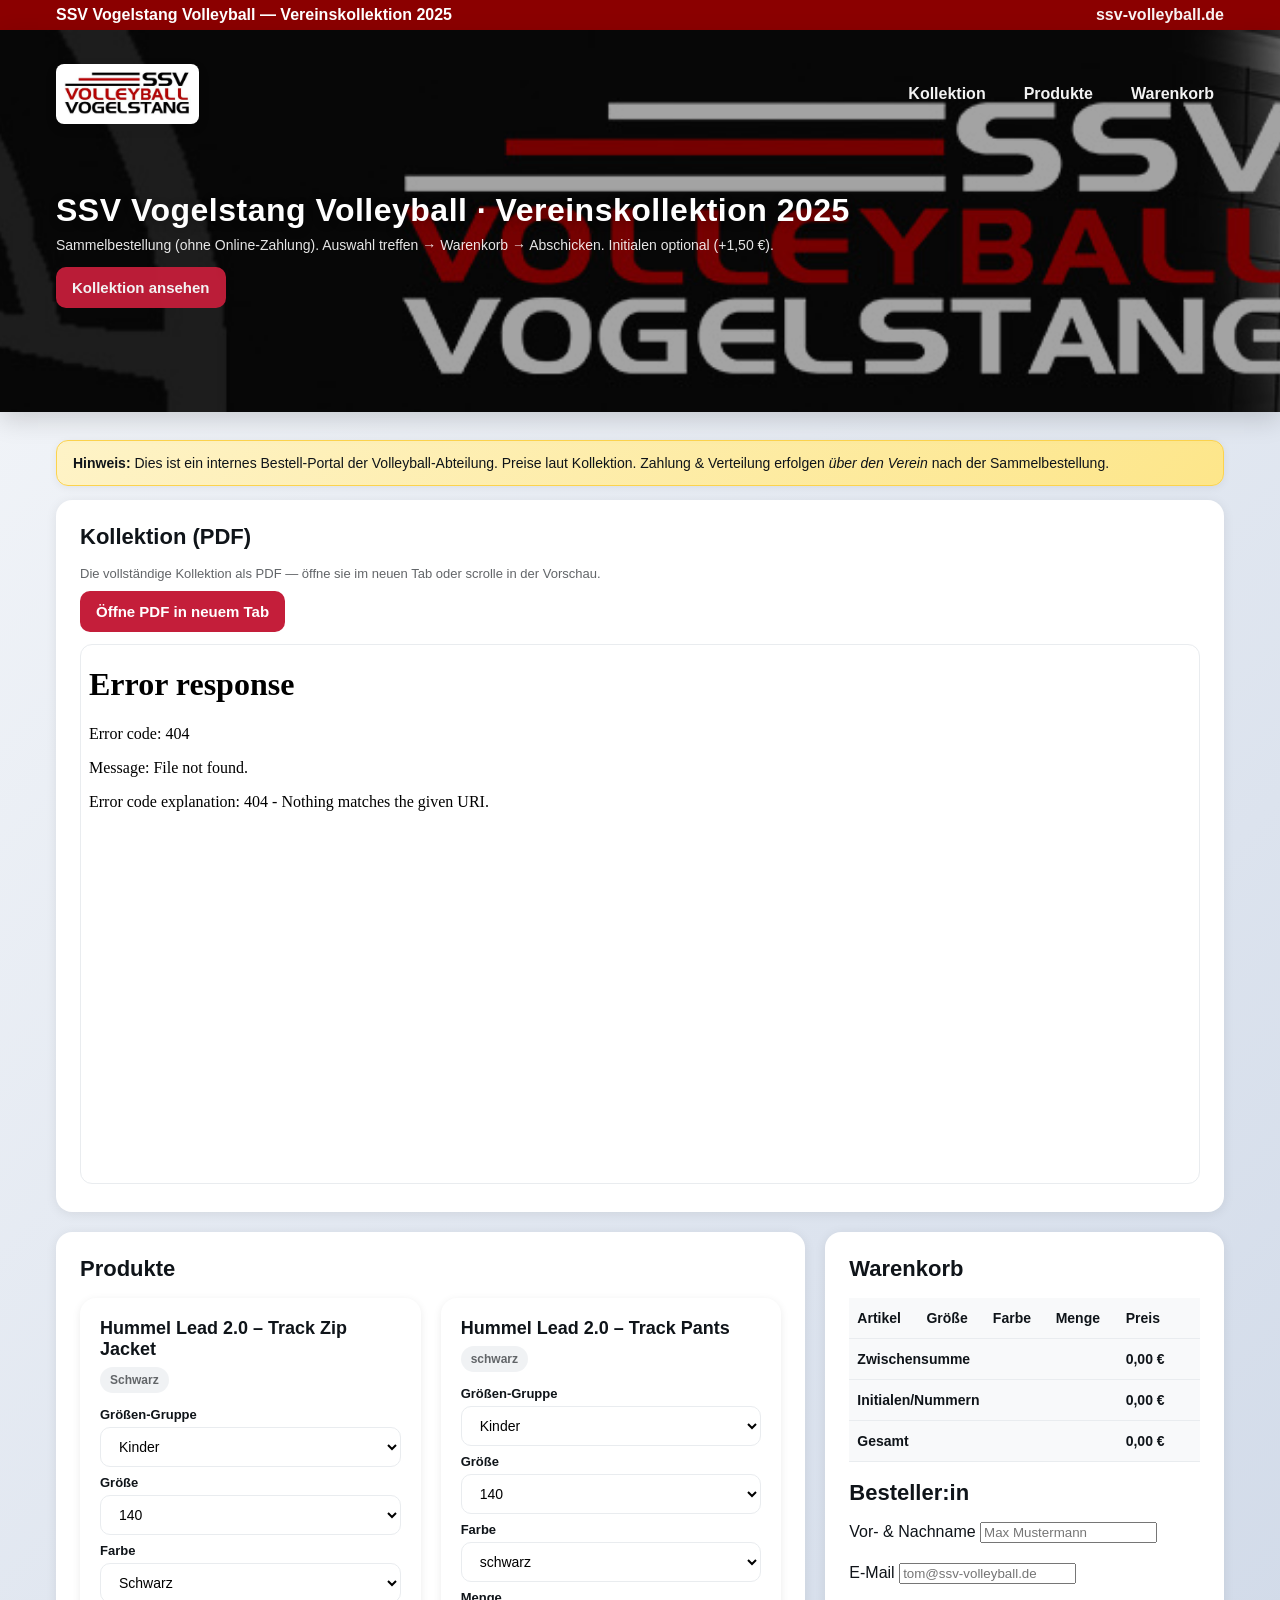
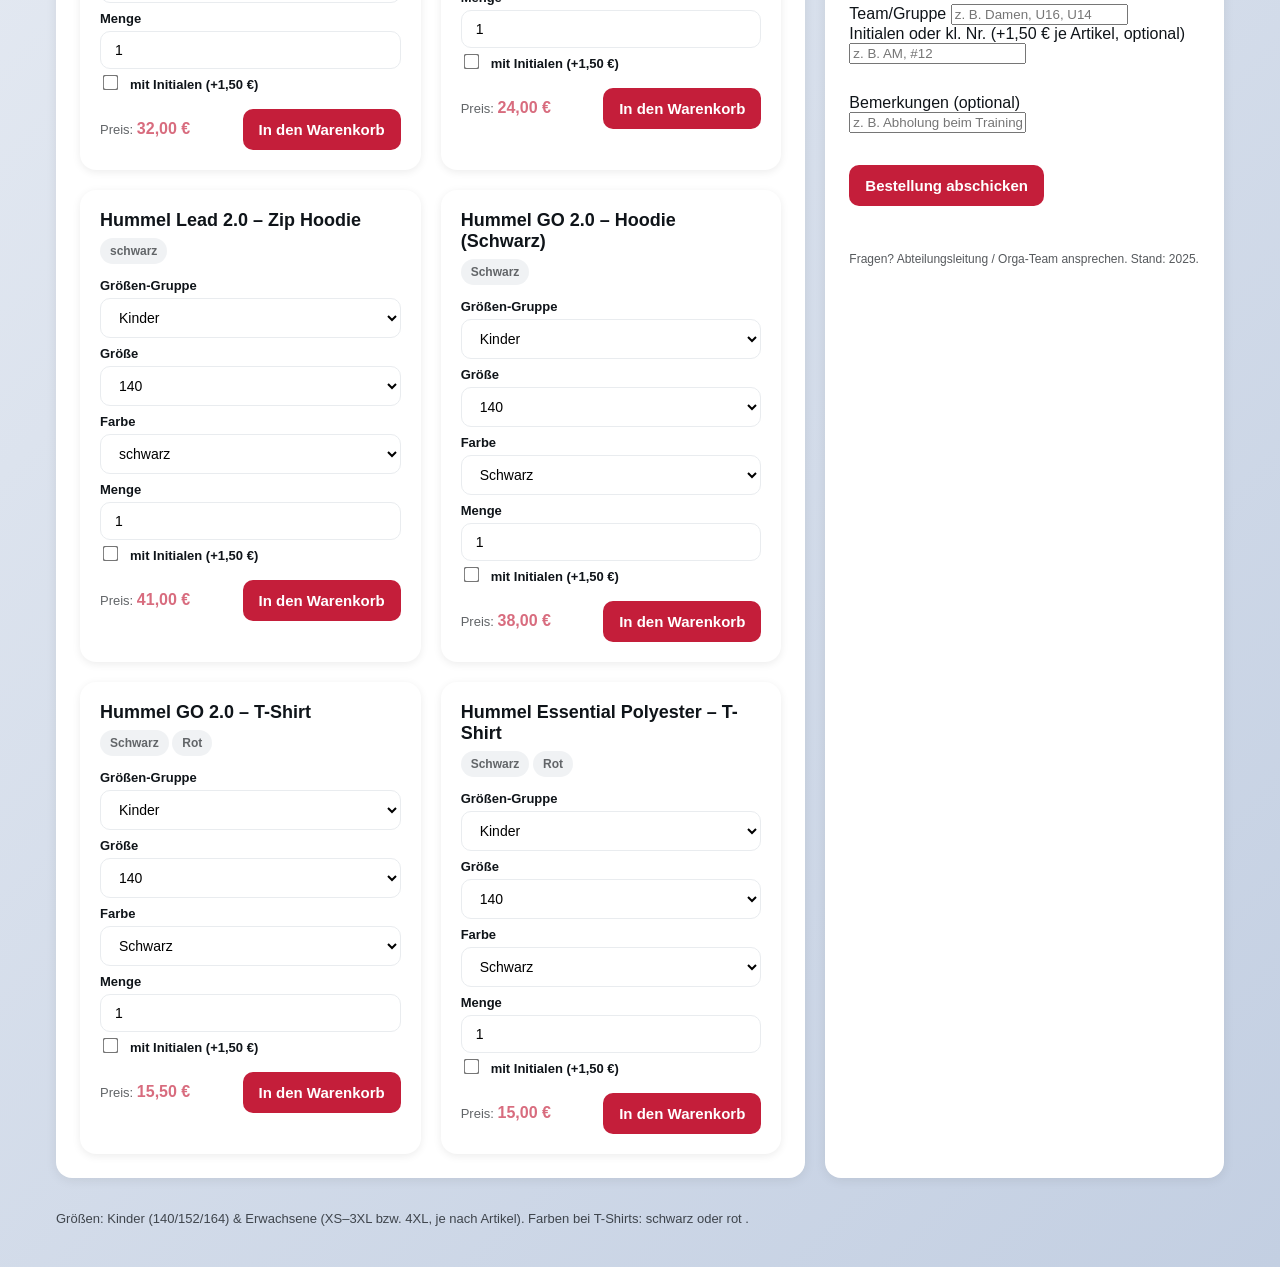
==== code/index.html @ 6bcc215c "Initial commit" ====
<!DOCTYPE html>
<html lang="de">
<head>
  <meta charset="utf-8">
  <meta name="viewport" content="width=device-width, initial-scale=1">
  <title>SSV Vogelstang Volleyball – Vereinskollektion (Sammelbestellung)</title>
  <link rel="stylesheet" href="styles.css">
  <meta name="description" content="SSV Vogelstang Volleyball – Vereinskollektion 2025. Sammelbestellung für Trainingsbekleidung und Team-Artikel.">
</head>
<body>
  <div class="topbar">
    <div class="container">
      <div class="topbar-left">SSV Vogelstang Volleyball — Vereinskollektion 2025</div>
      <div class="topbar-right"><a href="https://ssv-volleyball.de" target="_blank" rel="noopener">ssv-volleyball.de</a></div>
    </div>
  </div>

  <header class="header-with-banner">
    <div class="container nav-wrap">
      <a class="logo" href="#">
        <img src="/media/SSV_Logo_mini-1320x500.jpg" alt="SSV Logo" loading="lazy">
      </a>
      <nav class="main-nav">
        <a href="#kollektion">Kollektion</a>
        <a href="#produkte">Produkte</a>
        <a href="#warenkorb">Warenkorb</a>
      </nav>
    </div>
    <div class="hero">
      <div class="container">
        <h1>SSV Vogelstang Volleyball · Vereinskollektion 2025</h1>
        <p class="subtitle">Sammelbestellung (ohne Online-Zahlung). Auswahl treffen → Warenkorb → Abschicken. Initialen optional (+1,50&nbsp;€).</p>
        <p class="hero-cta"><a href="#kollektion" class="pdf-button">Kollektion ansehen</a></p>
      </div>
    </div>
  </header>

  <div class="container">
    <div class="note">
      <strong>Hinweis:</strong> Dies ist ein internes Bestell-Portal der Volleyball-Abteilung.
      Preise laut Kollektion. Zahlung &amp; Verteilung erfolgen <em>über den Verein</em>
      nach der Sammelbestellung.
    </div>

    <div class="row" style="margin-top:14px">
      <div id="kollektion" class="box" style="flex:1 1 100%">
        <h2>Kollektion (PDF)</h2>
        <div class="muted" style="margin-top:6px">Die vollständige Kollektion als PDF — öffne sie im neuen Tab oder scrolle in der Vorschau.</div>
        <div style="margin-top:10px">
          <a href="/media/Vollständige-kollektion-2025.pdf" target="_blank" class="pdf-button">Öffne PDF in neuem Tab</a>
          <iframe class="pdf-viewer" src="/media/Vollständige-kollektion-2025.pdf" title="Kollektion PDF"></iframe>
        </div>
      </div>
      <div class="box" id="produkte" style="display:flex;flex-direction:column">
        <h2>Produkte</h2>
        <div id="productGrid" class="grid"></div>
      </div>

      <div class="box" id="warenkorb">
        <h2>Warenkorb</h2>
        <table id="cartTable">
          <thead>
            <tr>
              <th>Artikel</th>
              <th>Größe</th>
              <th>Farbe</th>
              <th>Menge</th>
              <th>Preis</th>
              <th></th>
            </tr>
          </thead>
          <tbody></tbody>
          <tfoot>
            <tr>
              <td colspan="4">Zwischensumme</td>
              <td id="subtotal">0,00 €</td>
              <td></td>
            </tr>
            <tr>
              <td colspan="4">Initialen/Nummern</td>
              <td id="initialsCost">0,00 €</td>
              <td></td>
            </tr>
            <tr>
              <td colspan="4">Gesamt</td>
              <td id="total">0,00 €</td>
              <td></td>
            </tr>
          </tfoot>
        </table>

        <h2 style="margin-top:18px">Besteller:in</h2>
        <div class="row">
          <div style="flex:1 1 180px">
            <label>Vor- &amp; Nachname</label>
            <input id="buyerName" type="text" required placeholder="Max Mustermann">
          </div>
          <div style="flex:1 1 160px">
            <label>E-Mail</label>
            <input id="buyerEmail" type="text" required placeholder="tom@ssv-volleyball.de">
          </div>
          <div style="flex:1 1 140px">
            <label>Team/Gruppe</label>
            <input id="buyerTeam" type="text" placeholder="z. B. Damen, U16, U14">
          </div>
        </div>

        <div class="row">
          <div style="flex:1 1 160px">
            <label>Initialen oder kl. Nr. (+1,50&nbsp;€ je Artikel, optional)</label>
            <input id="initials" type="text" placeholder="z. B. AM, #12">
          </div>
        <div style="margin-top:10px">
          <label for="notes">Bemerkungen (optional)</label>
          <input id="notes" type="text"
                 placeholder="z. B. Abholung beim Training, alternative Größe, etc.">
        </div>

        <div class="actions" style="margin-top:12px">
          <button id="submitBtn">Bestellung abschicken</button>
          <div id="status" class="muted" style="margin-top:6px"></div>
        </div>

        <p class="footer">
          Fragen? Abteilungsleitung / Orga-Team ansprechen. Stand: 2025.
        </p>
      </div>
    </div>

    <p class="legend">
      Größen: Kinder (140/152/164) &amp; Erwachsene (XS–3XL bzw. 4XL, je nach Artikel).
      Farben bei T-Shirts: schwarz oder rot .
    </p>
  </div>

<script>
const APPS_SCRIPT_ENDPOINT = "PASTE_YOUR_APPS_SCRIPT_WEBAPP_URL_HERE";

const PRODUCTS = [
  {
    id: "lead-zip-jacket",
    name: "Hummel Lead 2.0 – Track Zip Jacket",
    colors: ["Schwarz"],
    sizes: {
      "Kinder": ["140","152","164"],
      "Erwachsene": ["XS","S","M","L","XL","XXL","3XL"]
    },
    priceByGroup: {"Kinder": 32.0, "Erwachsene": 35.0},
    initialsPossible: true
  },
  {
    id: "lead-track-pants",
    name: "Hummel Lead 2.0 – Track Pants",
    colors: ["schwarz"],
    sizes: {
      "Kinder": ["140","152","164"],
      "Erwachsene": ["XS","S","M","L","XL","XXL","3XL"]
    },
    priceByGroup: {"Kinder": 24.0, "Erwachsene": 27.0},
    initialsPossible: true
  },
  {
    id: "lead-zip-hoodie",
    name: "Hummel Lead 2.0 – Zip Hoodie",
    colors: ["schwarz"],
    sizes: {
      "Kinder": ["140","152","164"],
      "Erwachsene": ["S","M","L","XL","XXL","3XL"]
    },
    priceByGroup: {"Kinder": 41.0, "Erwachsene": 44.0},
    initialsPossible: true
  },
  {
    id: "go-hoodie",
    name: "Hummel GO 2.0 – Hoodie (Schwarz)",
    colors: ["Schwarz"],
    sizes: {
      "Kinder": ["140","152","164"],
      "Erwachsene": ["S","M","L","XL","XXL","3XL"]
    },
    priceByGroup: {"Kinder": 38.0, "Erwachsene": 41.0},
    initialsPossible: true
  },
  {
    id: "go-tshirt",
    name: "Hummel GO 2.0 – T-Shirt",
    colors: ["Schwarz","Rot"],
    sizes: {
      "Kinder": ["140","152","164"],
      "Erwachsene": ["S","M","L","XL","XXL","3XL"]
    },
    priceByGroup: {"Kinder": 15.5, "Erwachsene": 17.0},
    initialsPossible: true
  },
  {
    id: "essential-poly-tshirt",
    name: "Hummel Essential Polyester – T-Shirt",
    colors: ["Schwarz","Rot"],
    sizes: {
      "Kinder": ["140","152","164"],
      "Erwachsene": ["S","M","L","XL","XXL","3XL","4XL"]
    },
    priceByGroup: {"Kinder": 15.0, "Erwachsene": 15.5},
    initialsPossible: true
  }
];

const INITIALS_PRICE = 1.5;

 function formatEUR(v){
   return (v).toLocaleString('de-DE',{style:'currency',currency:'EUR'});
}

const grid = document.getElementById('productGrid');

PRODUCTS.forEach(p => {
  const card = document.createElement('div');
  card.className = 'card';
  card.innerHTML = `
    <h3>${p.name}</h3>
    <div class="muted">
      ${p.colors.map(c => `<span class="badge">${c}</span>`).join(' ')}
    </div>
    <div class="controls">
      <label>Größen-Gruppe</label>
      <select class="groupSel">
        ${Object.keys(p.sizes).map(g => `<option value="${g}">${g}</option>`).join('')}
      </select>

      <label>Größe</label>
      <select class="sizeSel"></select>

      <label>Farbe</label>
      <select class="colorSel">
        ${p.colors.map(c=>`<option>${c}</option>`).join('')}
      </select>

      <label>Menge</label>
      <input class="qtySel" type="number" min="1" value="1">

      ${
        p.initialsPossible
          ? `<div class="switch">
               <input type="checkbox" class="withInitials">
               <label>mit Initialen (+1,50 €)</label>
             </div>`
          : ``
      }
    </div>

    <div class="row" style="align-items:center; justify-content:space-between">
      <div class="muted">
        Preis: <span class="price">${formatEUR(p.priceByGroup[Object.keys(p.sizes)[0]])}</span>
      </div>
      <div class="actions">
        <button>In den Warenkorb</button>
      </div>
    </div>
  `;

  const groupSel = card.querySelector('.groupSel');
  const sizeSel  = card.querySelector('.sizeSel');
  const priceEl  = card.querySelector('.price');
  const qtySel   = card.querySelector('.qtySel');
  const colorSel = card.querySelector('.colorSel');
  const initialsChk = card.querySelector('.withInitials');

  function fillSizes(){
    sizeSel.innerHTML = p.sizes[groupSel.value].map(s=>`<option>${s}</option>`).join('');
    priceEl.textContent = formatEUR(p.priceByGroup[groupSel.value]);
  }

  groupSel.addEventListener('change', fillSizes);
  fillSizes();

  card.querySelector('button').addEventListener('click', () => {
    addToCart({
      id:p.id,
      name:p.name,
      group:groupSel.value,
      size:sizeSel.value,
      color:colorSel.value,
      unitPrice:p.priceByGroup[groupSel.value],
      qty:parseInt(qtySel.value || 1, 10),
      withInitials: initialsChk ? initialsChk.checked : false
    });
  });

  grid.appendChild(card);
});

 // Warenkorb
let cart = [];
const cartBody = document.querySelector('#cartTable tbody');
const subtotalEl = document.getElementById('subtotal');
const initialsCostEl = document.getElementById('initialsCost');
const totalEl = document.getElementById('total');
const skipInitialsCharge = document.getElementById('skipInitialsCharge') || null;

function sum(arr,fn){return arr.reduce((a,b)=>a+fn(b),0);}

function addToCart(item){
  cart.push(item);
  renderCart();
}

function removeFromCart(idx){
  cart.splice(idx,1);
  renderCart();
}

function renderCart(){
  cartBody.innerHTML = cart.map((it,idx)=>`
    <tr>
      <td>${it.name}${it.withInitials?` <span class="pill">Init.</span>`:''}</td>
      <td>${it.size} <span class="muted">(${it.group})</span></td>
      <td>${it.color}</td>
      <td>${it.qty}</td>
      <td>${formatEUR(it.unitPrice * it.qty)}</td>
      <td><button onclick="removeFromCart(${idx})" title="Entfernen">✕</button></td>
    </tr>
  `).join('');

  const subtotal = sum(cart, it => it.unitPrice * it.qty);
  const initialsItems = (skipInitialsCharge && skipInitialsCharge.checked)
    ? sum(cart, it => (it.withInitials ? it.qty : 0))
    : sum(cart, it => it.qty);

  const initialsCost = INITIALS_PRICE * initialsItems;

  subtotalEl.textContent = formatEUR(subtotal);
  initialsCostEl.textContent = formatEUR(initialsCost);
  totalEl.textContent = formatEUR(subtotal + initialsCost);
}

if (skipInitialsCharge) skipInitialsCharge.addEventListener('change', renderCart);
renderCart();

 //  Absenden
const statusEl = document.getElementById('status');

function status(msg, isErr=false, ok=false){
  statusEl.textContent = msg;
  statusEl.className = isErr ? 'danger' : (ok ? 'ok' : 'muted');
}

document.getElementById('submitBtn').addEventListener('click', async ()=> {
  const buyerName = document.getElementById('buyerName').value.trim();
  const buyerEmail = document.getElementById('buyerEmail').value.trim();

  if(!buyerName || !buyerEmail){
    status('Bitte Name und E-Mail angeben.', true);
    return;
  }
  if(cart.length === 0){
    status('Warenkorb ist leer.', true);
    return;
  }

  const payload = {
    timestamp: new Date().toISOString(),
    buyerName,
    buyerEmail,
    buyerTeam: document.getElementById('buyerTeam').value.trim(),
    initials: document.getElementById('initials').value.trim(),
    notes: document.getElementById('notes').value.trim(),
    skipInitialsCharge: !!(skipInitialsCharge && skipInitialsCharge.checked),
    totals: {
      subtotal: sum(cart, it => it.unitPrice * it.qty),
      initialsCostPerItem: INITIALS_PRICE,
      initialsCost: 0,
      total: 0
    },
    items: cart
  };

  const initialsItems = payload.skipInitialsCharge
    ? sum(cart, it => (it.withInitials ? it.qty : 0))
    : sum(cart, it => it.qty);

  payload.totals.initialsCost = initialsItems * INITIALS_PRICE;
  payload.totals.total = payload.totals.subtotal + payload.totals.initialsCost;

  try{
    status('Sende Bestellung …');
    await fetch('https://script.google.com/macros/s/AKfycbxIXVAnetW7lASj592hcgs027EfqvKurBnWYv5Su8HNuQhsxdmTakrAbc5NOwGh1GX8lg/exec', {
      method:'POST',
      mode:'no-cors',      
      headers:{'Content-Type':'application/json'},
      body: JSON.stringify(payload)
    });
    status('✅ Bestellung übermittelt. Du erhältst zeitnah Rückmeldung vom Verein.', false, true);
    cart = [];
    renderCart();
  }catch(e){
    console.error(e);
    status('Fehler beim Senden. Bitte später erneut versuchen oder Abteilungsleitung kontaktieren.', true);
  }
});
</script>
</body>
</html>
---- code/styles.css ----
:root{
  --primary:#c41e3a;
  --primary-light:#e84c3d;
  --primary-dark:#8b0000;
  --accent:#ff6b6b;
  --dark:#0f1419;
  --gray:#f8f9fa;
  --gray-light:#e9ecef;
  --border:#dee2e6;
  --success:#10b981;
  --danger:#ef4444;
}
@import url('https://fonts.googleapis.com/css2?family=Inter:wght@400;600;700;800&display=swap');
*{box-sizing:border-box}
html{
  scroll-behavior:smooth;
}
body{
  font-family: 'Inter', -apple-system,BlinkMacSystemFont,'Segoe UI',Roboto,'Helvetica Neue',Arial,sans-serif;
  margin:0;
  color:var(--dark);
  background:linear-gradient(135deg, #f5f7fa 0%, #c3cfe2 100%);
  min-height:100vh;
}
header.header-with-banner {
  width: 100%;
  min-height: 320px;
  padding: 22px 0 28px 0;
  background: linear-gradient(135deg, var(--primary) 0%, var(--primary-dark) 100%);
  background-image: url('/media/header-test-az-1.jpg');
  background-size: cover;
  background-position: 59% top;
  position: relative;
  overflow: visible;
  box-shadow: 0 8px 24px rgba(0,0,0,0.15);
}

header.header-with-banner::before{
  content: '';
  position: absolute;
  inset: 0;
  background: rgba(0,0,0,0.36);
  z-index: 1;
}

@media (max-width: 900px){
  header.header-with-banner{min-height:220px;padding-top:16px; background-position: 4% top}
}

@media (max-width:640px){
  header.header-with-banner{min-height:180px;padding-top:12px; background-position: 2% top}
}

.nav-wrap{display:flex;align-items:center;justify-content:space-between;padding:14px 0}
.main-nav{display:flex;gap:18px;align-items:center}
.main-nav a{color:rgba(255,255,255,0.95);text-decoration:none;font-weight:600;padding:6px 10px;border-radius:8px;transition:background 0.15s}
.main-nav a:hover{background:rgba(255,255,255,0.06)}
.hero{padding:28px 0 36px 0}
.hero h1{color:#fff;margin:0 0 8px 0;font-size:2rem}
.hero .subtitle{color:rgba(255,255,255,0.9);max-width:780px}
.hero-cta{margin-top:14px}

.topbar{background:var(--primary-dark);color:#fff;font-weight:600}
.topbar .container{display:flex;justify-content:space-between;align-items:center;padding:6px 16px}
.topbar a{color:rgba(255,255,255,0.95);text-decoration:none}

.nav-wrap{display:flex;align-items:center;justify-content:space-between;padding:14px 0;position:relative;z-index:3}
.hero{padding:28px 0 36px 0;position:relative;z-index:2}
.hero h1{color:#fff;margin:0 0 8px 0;font-size:2rem;text-shadow:0 2px 10px rgba(0,0,0,0.25)}
.hero .subtitle{color:rgba(255,255,255,0.95);max-width:780px}
.hero-cta{margin-top:14px;position:relative;z-index:3}

.header-info {
  background: #fff;
  box-shadow: 0 2px 8px rgba(0,0,0,0.06);
  padding: 32px 0 16px 0;
  margin-bottom: 0;
}
.header-info h1 {
  font-size: 2.1rem;
  font-weight: 800;
  margin: 0 0 10px 0;
  color: var(--primary-dark);
  text-align: center;
}
.header-info .subtitle {
  font-size: 1.1rem;
  color: var(--dark);
  opacity: 0.85;
  text-align: center;
  margin: 0 auto;
  max-width: 600px;
}
header h1{
  font-size:24px;
  margin:0;
  letter-spacing:0.5px;
  font-weight:800;
}
header p{
  margin:6px 0 0;
  opacity:0.95;
  font-size:14px;
}
.container{
  max-width:1200px;
  margin:0 auto;
  padding:28px 16px;
}
.container.nav-wrap{max-width:1200px;padding:12px 16px}
.grid{
  display:grid;
  grid-template-columns:repeat(auto-fill,minmax(280px,1fr));
  gap:20px;
}
.card{
  background:#fff;
  border:none;
  border-radius:16px;
  padding:20px;
  display:flex;
  flex-direction:column;
  gap:12px;
  box-shadow:0 2px 8px rgba(0,0,0,0.08);
  transition:all 0.3s cubic-bezier(0.4,0,0.2,1);
}
.card:hover{
  box-shadow:0 12px 32px rgba(0,0,0,0.12);
  transform:translateY(-2px);
}
.card h3{
  margin:0;
  font-size:18px;
  font-weight:700;
  color:var(--dark);
}
.price{
  font-weight:800;
  color:var(--primary);
  font-size:16px;
}
.muted{
  opacity:0.65;
  font-size:13px;
  color:var(--dark);
}
.controls select,
.controls input[type="number"],
.controls input[type="text"]{
  width:100%;
  padding:10px 14px;
  border-radius:10px;
  border:1.5px solid var(--gray-light);
  background:#fff;
  font-size:14px;
  transition:border-color 0.2s, box-shadow 0.2s;
}
.controls select:focus,
.controls input[type="number"]:focus,
.controls input[type="text"]:focus{
  outline:none;
  border-color:var(--primary);
  box-shadow:0 0 0 3px rgba(196,30,58,0.1);
}
.controls label{
  font-size:13px;
  display:block;
  margin:8px 0 5px;
  font-weight:600;
  color:var(--dark);
}
.actions button{
  width:100%;
  padding:12px 16px;
  border-radius:10px;
  background:var(--primary);
  color:#fff;
  border:none;
  cursor:pointer;
  font-weight:700;
  font-size:15px;
  transition:all 0.2s cubic-bezier(0.4,0,0.2,1);
}
.actions button:hover{
  background:var(--primary-dark);
  box-shadow:0 6px 16px rgba(196,30,58,0.3);
  transform:translateY(-1px);
}
.actions button:active{
  transform:translateY(0);
}
.pill{
  display:inline-block;
  background:var(--primary);
  color:#fff;
  padding:4px 10px;
  border-radius:999px;
  font-size:11px;
  font-weight:600;
}
.row{
  display:flex;
  gap:20px;
  flex-wrap:wrap;
}
.box{
  background:#fff;
  border-radius:16px;
  padding:24px;
  flex:1 1 320px;
  box-shadow:0 2px 12px rgba(0,0,0,0.08);
}
.row > #produkte{flex:2}
.row > #warenkorb{flex:1}
h2{
  font-size:22px;
  margin:0 0 16px;
  font-weight:800;
  color:var(--dark);
}
table{
  width:100%;
  border-collapse:collapse;
  font-size:14px;
}
th,td{
  padding:12px 8px;
  border-bottom:1px solid var(--gray-light);
  text-align:left;
}
th{
  background:var(--gray);
  font-weight:700;
  color:var(--dark);
}
tfoot td{
  font-weight:800;
  background:var(--gray);
}
.danger{color:var(--danger)}
.ok{color:var(--success)}
.badge{
  font-size:12px;
  padding:6px 10px;
  background:var(--gray-light);
  border-radius:999px;
  font-weight:600;
}
.footer{
  font-size:12px;
  opacity:0.7;
  margin-top:20px;
  color:var(--dark);
}
.legend{
  font-size:13px;
  opacity:0.75;
  color:var(--dark);
}
.note{
  background:linear-gradient(135deg, #fef3c7 0%, #fde68a 100%);
  border:1px solid #fcd34d;
  padding:14px 16px;
  border-radius:12px;
  font-size:14px;
  color:var(--dark);
  box-shadow:0 2px 8px rgba(0,0,0,0.06);
}
.switch{
  display:flex;
  align-items:center;
  gap:10px;
  font-size:14px;
  color:var(--dark);
}
.switch input{
  transform:scale(1.2);
  cursor:pointer;
  accent-color:var(--primary);
}
.logo{
  display:inline-flex;
  align-items:center;
  justify-content:center;
  background:#fff;
  border-radius:8px;
  padding:6px 8px;
  box-shadow:0 4px 12px rgba(0,0,0,0.1);
}

.logo img{display:block;max-height:48px;width:auto;border-radius:6px}

.pdf-button{
  display:inline-block;
  margin-bottom:12px;
  padding:12px 16px;
  background:var(--primary);
  color:#fff;
  text-decoration:none;
  border-radius:10px;
  font-weight:700;
  font-size:15px;
  transition:all 0.2s cubic-bezier(0.4,0,0.2,1);
}
.pdf-button:hover{
  background:var(--primary-dark);
  box-shadow:0 6px 16px rgba(196,30,58,0.3);
  transform:translateY(-1px);
}
.pdf-button:active{
  transform:translateY(0);
}

.pdf-viewer{
  width:100%;
  height:60vh;
  min-height:320px;
  border:1px solid var(--gray-light);
  border-radius:12px;
}

@media (max-width: 900px){
  header.header-with-banner{height:auto;padding-bottom:12px}
  .hero h1{font-size:1.5rem}
  .pdf-viewer{height:50vh}
  .container{padding:18px}
}

@media (max-width:640px){
  .main-nav{display:none}
  .row{gap:12px}
  .grid{grid-template-columns:repeat(auto-fill,minmax(220px,1fr))}
  .card{padding:16px}
  .row > #produkte, .row > #warenkorb{flex:1 1 100%}
}
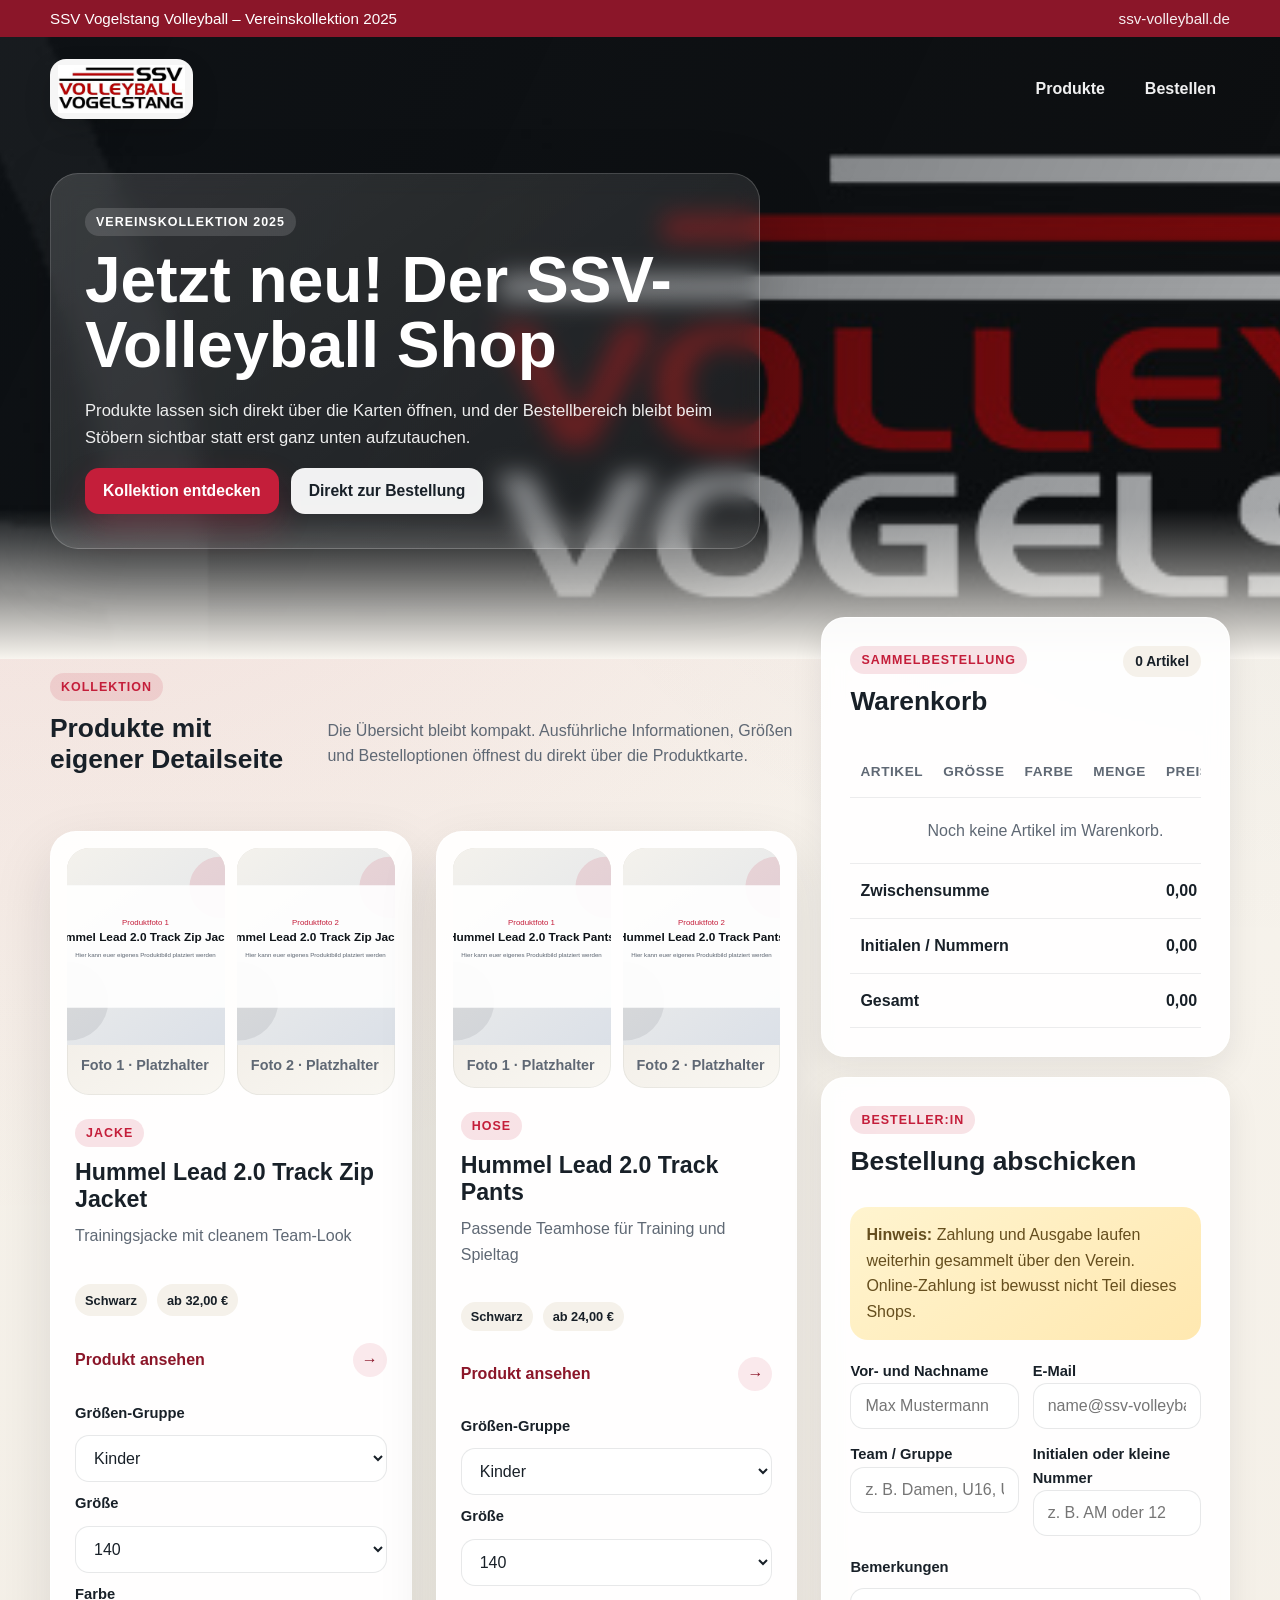
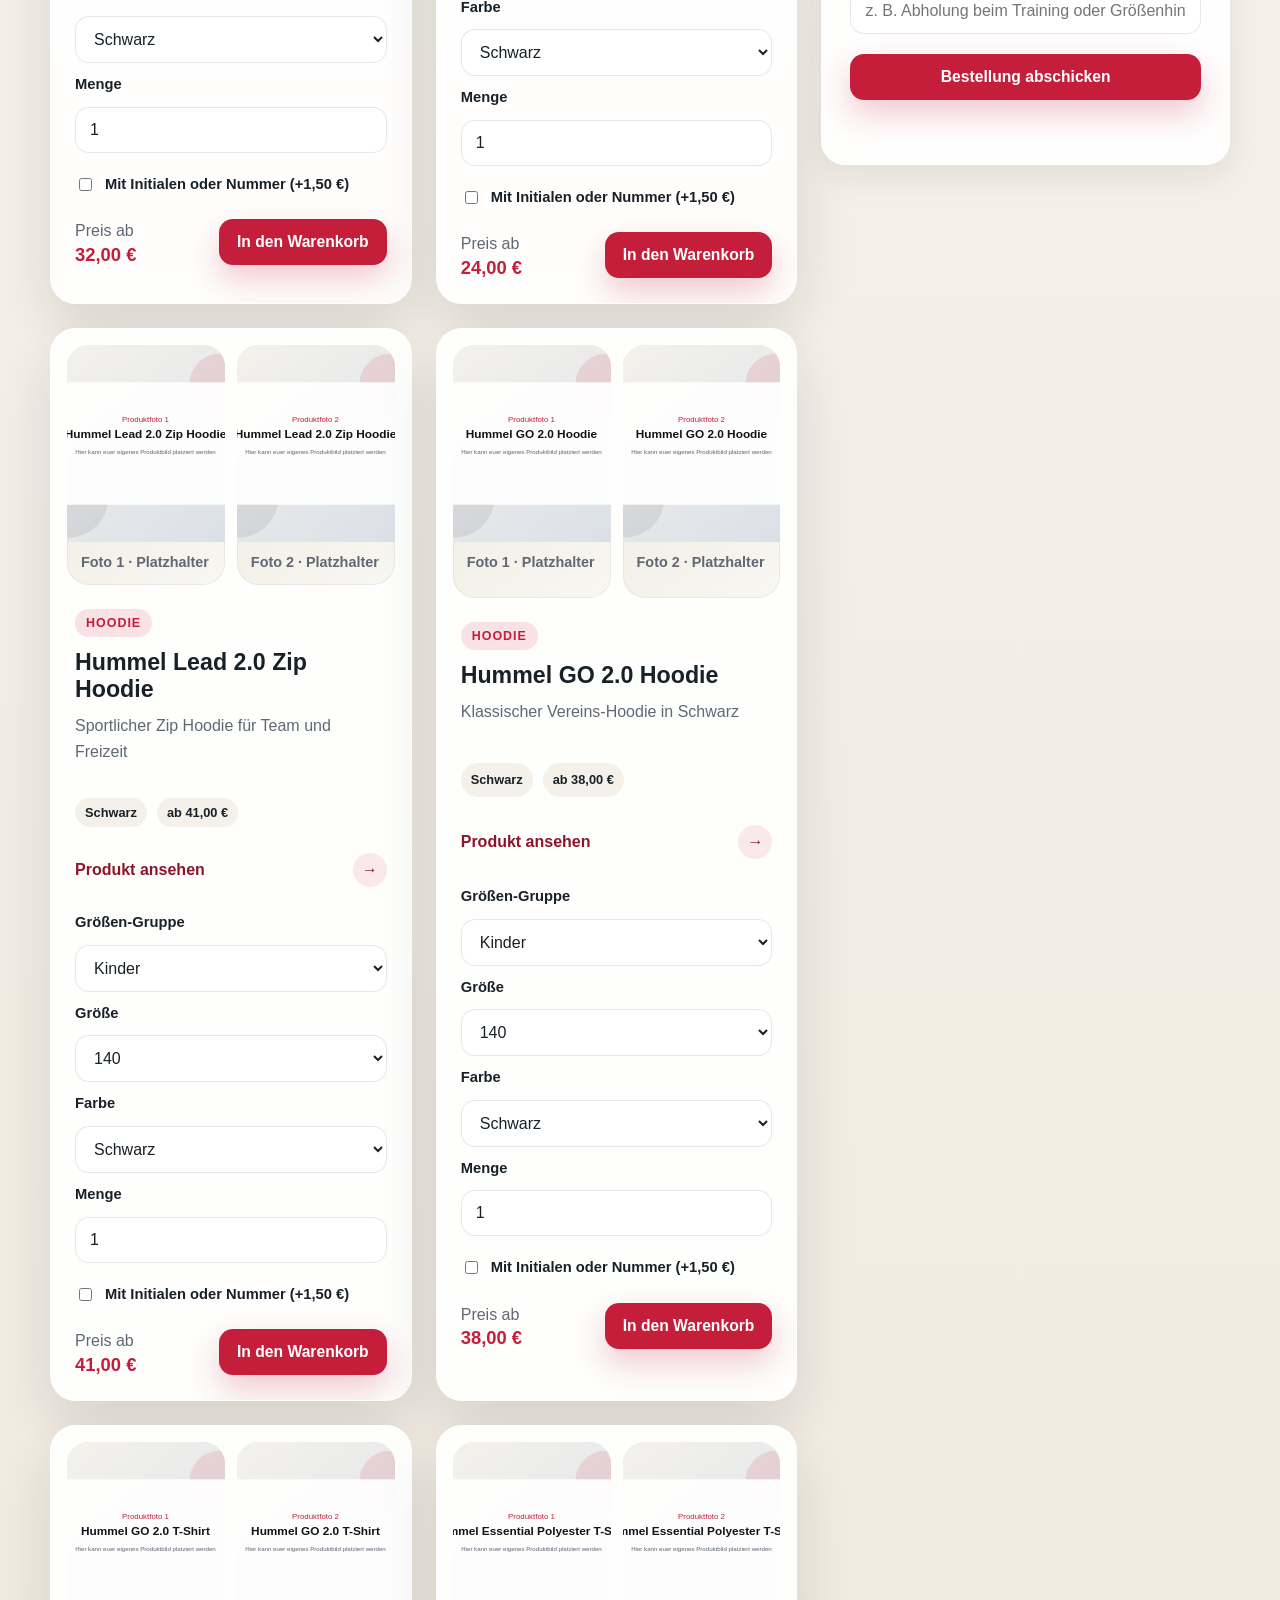
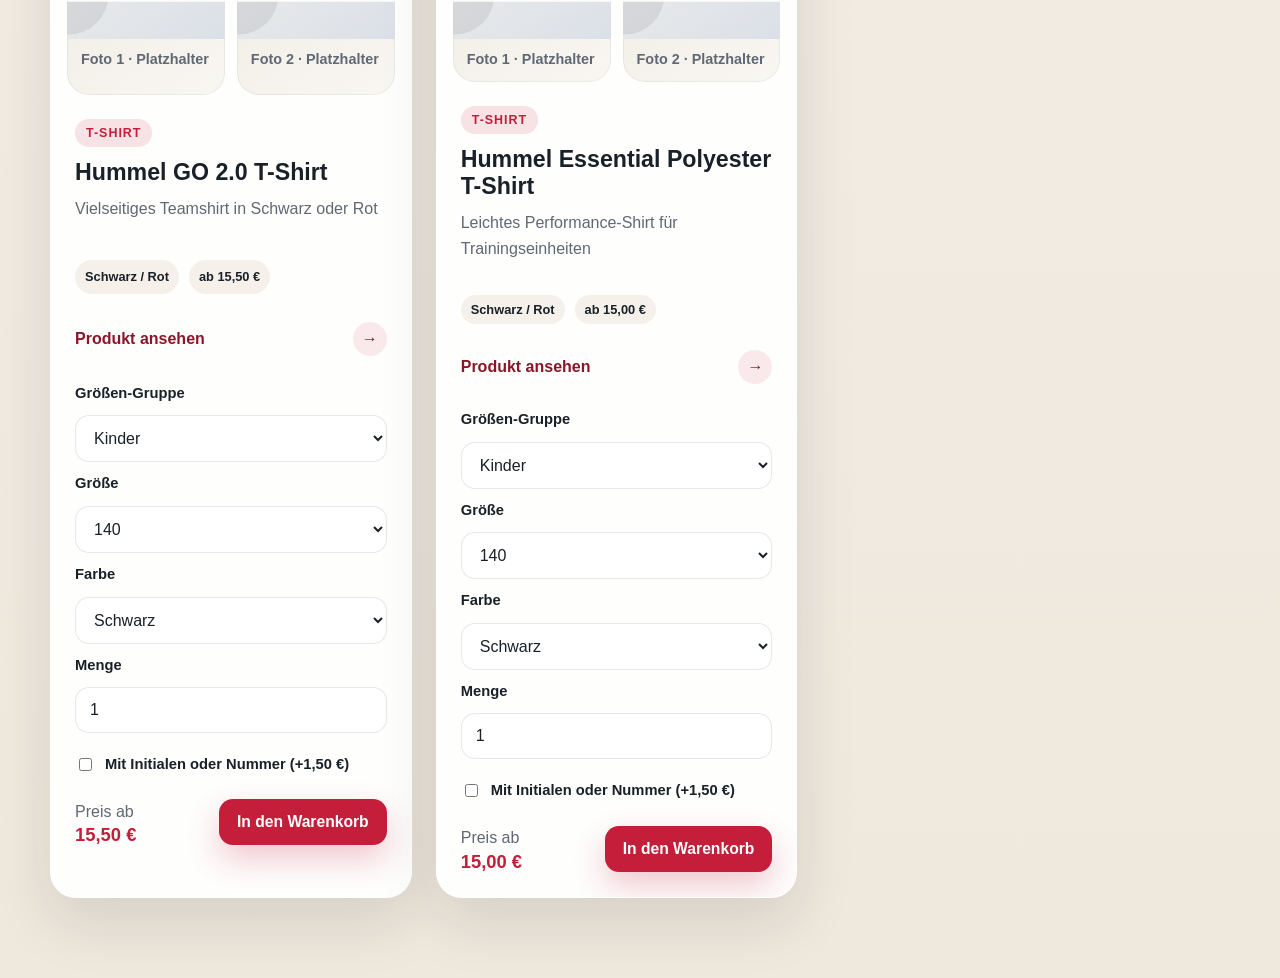
==== commit e30fac3e: "Anpassung des gesamten shops auf einzel produkte und produkt seiten" ====
--- a/code/index.html
+++ b/code/index.html
@@ -3,400 +3,149 @@
 <head>
   <meta charset="utf-8">
   <meta name="viewport" content="width=device-width, initial-scale=1">
-  <title>SSV Vogelstang Volleyball – Vereinskollektion (Sammelbestellung)</title>
+  <title>SSV Vogelstang Volleyball – Vereinskollektion 2025</title>
+  <meta name="description" content="Moderner Vereins-Shop für die SSV Vogelstang Volleyball Kollektion 2025 mit Produktübersicht, Detailseiten und Sammelbestellung.">
   <link rel="stylesheet" href="styles.css">
-  <meta name="description" content="SSV Vogelstang Volleyball – Vereinskollektion 2025. Sammelbestellung für Trainingsbekleidung und Team-Artikel.">
 </head>
 <body>
   <div class="topbar">
-    <div class="container">
-      <div class="topbar-left">SSV Vogelstang Volleyball — Vereinskollektion 2025</div>
-      <div class="topbar-right"><a href="https://ssv-volleyball.de" target="_blank" rel="noopener">ssv-volleyball.de</a></div>
+    <div class="container topbar-inner">
+      <div>SSV Vogelstang Volleyball – Vereinskollektion 2025</div>
+      <a href="https://ssv-volleyball.de" target="_blank" rel="noopener">ssv-volleyball.de</a>
     </div>
   </div>
 
   <header class="header-with-banner">
     <div class="container nav-wrap">
-      <a class="logo" href="#">
+      <a class="logo" href="index.html" aria-label="Zur Startseite">
         <img src="/media/SSV_Logo_mini-1320x500.jpg" alt="SSV Logo" loading="lazy">
       </a>
       <nav class="main-nav">
-        <a href="#kollektion">Kollektion</a>
         <a href="#produkte">Produkte</a>
-        <a href="#warenkorb">Warenkorb</a>
+        <a href="#shopSidebar">Bestellen</a>
       </nav>
     </div>
-    <div class="hero">
-      <div class="container">
-        <h1>SSV Vogelstang Volleyball · Vereinskollektion 2025</h1>
-        <p class="subtitle">Sammelbestellung (ohne Online-Zahlung). Auswahl treffen → Warenkorb → Abschicken. Initialen optional (+1,50&nbsp;€).</p>
-        <p class="hero-cta"><a href="#kollektion" class="pdf-button">Kollektion ansehen</a></p>
+
+    <div class="container hero">
+      <div class="hero-panel">
+        <span class="eyebrow">Vereinskollektion 2025</span>
+        <h1>Jetzt neu! Der SSV-Volleyball Shop</h1>
+        <p class="subtitle">Produkte lassen sich direkt über die Karten öffnen, und der Bestellbereich bleibt beim Stöbern sichtbar statt erst ganz unten aufzutauchen.</p>
+        <div class="hero-actions">
+          <a href="#produkte" class="button-primary">Kollektion entdecken</a>
+          <a href="#shopSidebar" class="button-secondary">Direkt zur Bestellung</a>
+        </div>
       </div>
     </div>
   </header>
 
-  <div class="container">
-    <div class="note">
-      <strong>Hinweis:</strong> Dies ist ein internes Bestell-Portal der Volleyball-Abteilung.
-      Preise laut Kollektion. Zahlung &amp; Verteilung erfolgen <em>über den Verein</em>
-      nach der Sammelbestellung.
-    </div>
+  <main>
+    <section class="container shop-shell">
+      <div class="shop-main">
+        <section class="section-head" id="produkte">
+          <div>
+            <span class="eyebrow">Kollektion</span>
+            <h2>Produkte mit eigener Detailseite</h2>
+          </div>
+          <p class="section-copy">Die Übersicht bleibt kompakt. Ausführliche Informationen, Größen und Bestelloptionen öffnest du direkt über die Produktkarte.</p>
+        </section>
 
-    <div class="row" style="margin-top:14px">
-      <div id="kollektion" class="box" style="flex:1 1 100%">
-        <h2>Kollektion (PDF)</h2>
-        <div class="muted" style="margin-top:6px">Die vollständige Kollektion als PDF — öffne sie im neuen Tab oder scrolle in der Vorschau.</div>
-        <div style="margin-top:10px">
-          <a href="/media/Vollständige-kollektion-2025.pdf" target="_blank" class="pdf-button">Öffne PDF in neuem Tab</a>
-          <iframe class="pdf-viewer" src="/media/Vollständige-kollektion-2025.pdf" title="Kollektion PDF"></iframe>
-        </div>
-      </div>
-      <div class="box" id="produkte" style="display:flex;flex-direction:column">
-        <h2>Produkte</h2>
-        <div id="productGrid" class="grid"></div>
+        <section class="catalog-panel">
+          <div id="productGrid" class="product-grid"></div>
+        </section>
       </div>
 
-      <div class="box" id="warenkorb">
-        <h2>Warenkorb</h2>
-        <table id="cartTable">
-          <thead>
-            <tr>
-              <th>Artikel</th>
-              <th>Größe</th>
-              <th>Farbe</th>
-              <th>Menge</th>
-              <th>Preis</th>
-              <th></th>
-            </tr>
-          </thead>
-          <tbody></tbody>
-          <tfoot>
-            <tr>
-              <td colspan="4">Zwischensumme</td>
-              <td id="subtotal">0,00 €</td>
-              <td></td>
-            </tr>
-            <tr>
-              <td colspan="4">Initialen/Nummern</td>
-              <td id="initialsCost">0,00 €</td>
-              <td></td>
-            </tr>
-            <tr>
-              <td colspan="4">Gesamt</td>
-              <td id="total">0,00 €</td>
-              <td></td>
-            </tr>
-          </tfoot>
-        </table>
-
-        <h2 style="margin-top:18px">Besteller:in</h2>
-        <div class="row">
-          <div style="flex:1 1 180px">
-            <label>Vor- &amp; Nachname</label>
-            <input id="buyerName" type="text" required placeholder="Max Mustermann">
+      <aside class="shop-sidebar" id="shopSidebar">
+        <div class="box cart-box">
+          <div class="section-header">
+            <div>
+              <span class="eyebrow">Sammelbestellung</span>
+              <h2>Warenkorb</h2>
+            </div>
+            <div class="cart-summary">
+              <span id="cartCount" class="cart-count">0 Artikel</span>
+            </div>
           </div>
-          <div style="flex:1 1 160px">
-            <label>E-Mail</label>
-            <input id="buyerEmail" type="text" required placeholder="tom@ssv-volleyball.de">
-          </div>
-          <div style="flex:1 1 140px">
-            <label>Team/Gruppe</label>
-            <input id="buyerTeam" type="text" placeholder="z. B. Damen, U16, U14">
+          <div class="table-wrap">
+            <table id="cartTable">
+              <thead>
+                <tr>
+                  <th>Artikel</th>
+                  <th>Größe</th>
+                  <th>Farbe</th>
+                  <th>Menge</th>
+                  <th>Preis</th>
+                  <th></th>
+                </tr>
+              </thead>
+              <tbody></tbody>
+              <tfoot>
+                <tr>
+                  <td colspan="4">Zwischensumme</td>
+                  <td id="subtotal">0,00 €</td>
+                  <td></td>
+                </tr>
+                <tr>
+                  <td colspan="4">Initialen / Nummern</td>
+                  <td id="initialsCost">0,00 €</td>
+                  <td></td>
+                </tr>
+                <tr>
+                  <td colspan="4">Gesamt</td>
+                  <td id="total">0,00 €</td>
+                  <td></td>
+                </tr>
+              </tfoot>
+            </table>
           </div>
         </div>
 
-        <div class="row">
-          <div style="flex:1 1 160px">
-            <label>Initialen oder kl. Nr. (+1,50&nbsp;€ je Artikel, optional)</label>
-            <input id="initials" type="text" placeholder="z. B. AM, #12">
+        <div class="box form-box">
+          <div class="section-header">
+            <div>
+              <span class="eyebrow">Besteller:in</span>
+              <h2>Bestellung abschicken</h2>
+            </div>
           </div>
-        <div style="margin-top:10px">
-          <label for="notes">Bemerkungen (optional)</label>
-          <input id="notes" type="text"
-                 placeholder="z. B. Abholung beim Training, alternative Größe, etc.">
+
+          <div class="note">
+            <strong>Hinweis:</strong> Zahlung und Ausgabe laufen weiterhin gesammelt über den Verein. Online-Zahlung ist bewusst nicht Teil dieses Shops.
+          </div>
+
+          <div class="form-grid">
+            <div>
+              <label for="buyerName">Vor- und Nachname</label>
+              <input id="buyerName" type="text" required placeholder="Max Mustermann">
+            </div>
+            <div>
+              <label for="buyerEmail">E-Mail</label>
+              <input id="buyerEmail" type="email" required placeholder="name@ssv-volleyball.de">
+            </div>
+            <div>
+              <label for="buyerTeam">Team / Gruppe</label>
+              <input id="buyerTeam" type="text" placeholder="z. B. Damen, U16, U14">
+            </div>
+            <div>
+              <label for="initials">Initialen oder kleine Nummer</label>
+              <input id="initials" type="text" placeholder="z. B. AM oder 12">
+            </div>
+          </div>
+
+          <div class="field-stack">
+            <label for="notes">Bemerkungen</label>
+            <input id="notes" type="text" placeholder="z. B. Abholung beim Training oder Größenhinweis">
+          </div>
+
+          <div class="actions">
+            <button id="submitBtn" class="button-primary button-full">Bestellung abschicken</button>
+            <div id="status" class="muted status-line"></div>
+          </div>
         </div>
+      </aside>
+    </section>
+  </main>
 
-        <div class="actions" style="margin-top:12px">
-          <button id="submitBtn">Bestellung abschicken</button>
-          <div id="status" class="muted" style="margin-top:6px"></div>
-        </div>
-
-        <p class="footer">
-          Fragen? Abteilungsleitung / Orga-Team ansprechen. Stand: 2025.
-        </p>
-      </div>
-    </div>
-
-    <p class="legend">
-      Größen: Kinder (140/152/164) &amp; Erwachsene (XS–3XL bzw. 4XL, je nach Artikel).
-      Farben bei T-Shirts: schwarz oder rot .
-    </p>
-  </div>
-
-<script>
-const APPS_SCRIPT_ENDPOINT = "PASTE_YOUR_APPS_SCRIPT_WEBAPP_URL_HERE";
-
-const PRODUCTS = [
-  {
-    id: "lead-zip-jacket",
-    name: "Hummel Lead 2.0 – Track Zip Jacket",
-    colors: ["Schwarz"],
-    sizes: {
-      "Kinder": ["140","152","164"],
-      "Erwachsene": ["XS","S","M","L","XL","XXL","3XL"]
-    },
-    priceByGroup: {"Kinder": 32.0, "Erwachsene": 35.0},
-    initialsPossible: true
-  },
-  {
-    id: "lead-track-pants",
-    name: "Hummel Lead 2.0 – Track Pants",
-    colors: ["schwarz"],
-    sizes: {
-      "Kinder": ["140","152","164"],
-      "Erwachsene": ["XS","S","M","L","XL","XXL","3XL"]
-    },
-    priceByGroup: {"Kinder": 24.0, "Erwachsene": 27.0},
-    initialsPossible: true
-  },
-  {
-    id: "lead-zip-hoodie",
-    name: "Hummel Lead 2.0 – Zip Hoodie",
-    colors: ["schwarz"],
-    sizes: {
-      "Kinder": ["140","152","164"],
-      "Erwachsene": ["S","M","L","XL","XXL","3XL"]
-    },
-    priceByGroup: {"Kinder": 41.0, "Erwachsene": 44.0},
-    initialsPossible: true
-  },
-  {
-    id: "go-hoodie",
-    name: "Hummel GO 2.0 – Hoodie (Schwarz)",
-    colors: ["Schwarz"],
-    sizes: {
-      "Kinder": ["140","152","164"],
-      "Erwachsene": ["S","M","L","XL","XXL","3XL"]
-    },
-    priceByGroup: {"Kinder": 38.0, "Erwachsene": 41.0},
-    initialsPossible: true
-  },
-  {
-    id: "go-tshirt",
-    name: "Hummel GO 2.0 – T-Shirt",
-    colors: ["Schwarz","Rot"],
-    sizes: {
-      "Kinder": ["140","152","164"],
-      "Erwachsene": ["S","M","L","XL","XXL","3XL"]
-    },
-    priceByGroup: {"Kinder": 15.5, "Erwachsene": 17.0},
-    initialsPossible: true
-  },
-  {
-    id: "essential-poly-tshirt",
-    name: "Hummel Essential Polyester – T-Shirt",
-    colors: ["Schwarz","Rot"],
-    sizes: {
-      "Kinder": ["140","152","164"],
-      "Erwachsene": ["S","M","L","XL","XXL","3XL","4XL"]
-    },
-    priceByGroup: {"Kinder": 15.0, "Erwachsene": 15.5},
-    initialsPossible: true
-  }
-];
-
-const INITIALS_PRICE = 1.5;
-
- function formatEUR(v){
-   return (v).toLocaleString('de-DE',{style:'currency',currency:'EUR'});
-}
-
-const grid = document.getElementById('productGrid');
-
-PRODUCTS.forEach(p => {
-  const card = document.createElement('div');
-  card.className = 'card';
-  card.innerHTML = `
-    <h3>${p.name}</h3>
-    <div class="muted">
-      ${p.colors.map(c => `<span class="badge">${c}</span>`).join(' ')}
-    </div>
-    <div class="controls">
-      <label>Größen-Gruppe</label>
-      <select class="groupSel">
-        ${Object.keys(p.sizes).map(g => `<option value="${g}">${g}</option>`).join('')}
-      </select>
-
-      <label>Größe</label>
-      <select class="sizeSel"></select>
-
-      <label>Farbe</label>
-      <select class="colorSel">
-        ${p.colors.map(c=>`<option>${c}</option>`).join('')}
-      </select>
-
-      <label>Menge</label>
-      <input class="qtySel" type="number" min="1" value="1">
-
-      ${
-        p.initialsPossible
-          ? `<div class="switch">
-               <input type="checkbox" class="withInitials">
-               <label>mit Initialen (+1,50 €)</label>
-             </div>`
-          : ``
-      }
-    </div>
-
-    <div class="row" style="align-items:center; justify-content:space-between">
-      <div class="muted">
-        Preis: <span class="price">${formatEUR(p.priceByGroup[Object.keys(p.sizes)[0]])}</span>
-      </div>
-      <div class="actions">
-        <button>In den Warenkorb</button>
-      </div>
-    </div>
-  `;
-
-  const groupSel = card.querySelector('.groupSel');
-  const sizeSel  = card.querySelector('.sizeSel');
-  const priceEl  = card.querySelector('.price');
-  const qtySel   = card.querySelector('.qtySel');
-  const colorSel = card.querySelector('.colorSel');
-  const initialsChk = card.querySelector('.withInitials');
-
-  function fillSizes(){
-    sizeSel.innerHTML = p.sizes[groupSel.value].map(s=>`<option>${s}</option>`).join('');
-    priceEl.textContent = formatEUR(p.priceByGroup[groupSel.value]);
-  }
-
-  groupSel.addEventListener('change', fillSizes);
-  fillSizes();
-
-  card.querySelector('button').addEventListener('click', () => {
-    addToCart({
-      id:p.id,
-      name:p.name,
-      group:groupSel.value,
-      size:sizeSel.value,
-      color:colorSel.value,
-      unitPrice:p.priceByGroup[groupSel.value],
-      qty:parseInt(qtySel.value || 1, 10),
-      withInitials: initialsChk ? initialsChk.checked : false
-    });
-  });
-
-  grid.appendChild(card);
-});
-
- // Warenkorb
-let cart = [];
-const cartBody = document.querySelector('#cartTable tbody');
-const subtotalEl = document.getElementById('subtotal');
-const initialsCostEl = document.getElementById('initialsCost');
-const totalEl = document.getElementById('total');
-const skipInitialsCharge = document.getElementById('skipInitialsCharge') || null;
-
-function sum(arr,fn){return arr.reduce((a,b)=>a+fn(b),0);}
-
-function addToCart(item){
-  cart.push(item);
-  renderCart();
-}
-
-function removeFromCart(idx){
-  cart.splice(idx,1);
-  renderCart();
-}
-
-function renderCart(){
-  cartBody.innerHTML = cart.map((it,idx)=>`
-    <tr>
-      <td>${it.name}${it.withInitials?` <span class="pill">Init.</span>`:''}</td>
-      <td>${it.size} <span class="muted">(${it.group})</span></td>
-      <td>${it.color}</td>
-      <td>${it.qty}</td>
-      <td>${formatEUR(it.unitPrice * it.qty)}</td>
-      <td><button onclick="removeFromCart(${idx})" title="Entfernen">✕</button></td>
-    </tr>
-  `).join('');
-
-  const subtotal = sum(cart, it => it.unitPrice * it.qty);
-  const initialsItems = (skipInitialsCharge && skipInitialsCharge.checked)
-    ? sum(cart, it => (it.withInitials ? it.qty : 0))
-    : sum(cart, it => it.qty);
-
-  const initialsCost = INITIALS_PRICE * initialsItems;
-
-  subtotalEl.textContent = formatEUR(subtotal);
-  initialsCostEl.textContent = formatEUR(initialsCost);
-  totalEl.textContent = formatEUR(subtotal + initialsCost);
-}
-
-if (skipInitialsCharge) skipInitialsCharge.addEventListener('change', renderCart);
-renderCart();
-
- //  Absenden
-const statusEl = document.getElementById('status');
-
-function status(msg, isErr=false, ok=false){
-  statusEl.textContent = msg;
-  statusEl.className = isErr ? 'danger' : (ok ? 'ok' : 'muted');
-}
-
-document.getElementById('submitBtn').addEventListener('click', async ()=> {
-  const buyerName = document.getElementById('buyerName').value.trim();
-  const buyerEmail = document.getElementById('buyerEmail').value.trim();
-
-  if(!buyerName || !buyerEmail){
-    status('Bitte Name und E-Mail angeben.', true);
-    return;
-  }
-  if(cart.length === 0){
-    status('Warenkorb ist leer.', true);
-    return;
-  }
-
-  const payload = {
-    timestamp: new Date().toISOString(),
-    buyerName,
-    buyerEmail,
-    buyerTeam: document.getElementById('buyerTeam').value.trim(),
-    initials: document.getElementById('initials').value.trim(),
-    notes: document.getElementById('notes').value.trim(),
-    skipInitialsCharge: !!(skipInitialsCharge && skipInitialsCharge.checked),
-    totals: {
-      subtotal: sum(cart, it => it.unitPrice * it.qty),
-      initialsCostPerItem: INITIALS_PRICE,
-      initialsCost: 0,
-      total: 0
-    },
-    items: cart
-  };
-
-  const initialsItems = payload.skipInitialsCharge
-    ? sum(cart, it => (it.withInitials ? it.qty : 0))
-    : sum(cart, it => it.qty);
-
-  payload.totals.initialsCost = initialsItems * INITIALS_PRICE;
-  payload.totals.total = payload.totals.subtotal + payload.totals.initialsCost;
-
-  try{
-    status('Sende Bestellung …');
-    await fetch('https://script.google.com/macros/s/AKfycbxIXVAnetW7lASj592hcgs027EfqvKurBnWYv5Su8HNuQhsxdmTakrAbc5NOwGh1GX8lg/exec', {
-      method:'POST',
-      mode:'no-cors',      
-      headers:{'Content-Type':'application/json'},
-      body: JSON.stringify(payload)
-    });
-    status('✅ Bestellung übermittelt. Du erhältst zeitnah Rückmeldung vom Verein.', false, true);
-    cart = [];
-    renderCart();
-  }catch(e){
-    console.error(e);
-    status('Fehler beim Senden. Bitte später erneut versuchen oder Abteilungsleitung kontaktieren.', true);
-  }
-});
-</script>
+  <script src="product-data.js"></script>
+  <script src="shop.js"></script>
 </body>
 </html>
--- a/code/styles.css
+++ b/code/styles.css
@@ -1,336 +1,806 @@
-:root{
-  --primary:#c41e3a;
-  --primary-light:#e84c3d;
-  --primary-dark:#8b0000;
-  --accent:#ff6b6b;
-  --dark:#0f1419;
-  --gray:#f8f9fa;
-  --gray-light:#e9ecef;
-  --border:#dee2e6;
-  --success:#10b981;
-  --danger:#ef4444;
-}
-@import url('https://fonts.googleapis.com/css2?family=Inter:wght@400;600;700;800&display=swap');
-*{box-sizing:border-box}
-html{
-  scroll-behavior:smooth;
-}
-body{
-  font-family: 'Inter', -apple-system,BlinkMacSystemFont,'Segoe UI',Roboto,'Helvetica Neue',Arial,sans-serif;
-  margin:0;
-  color:var(--dark);
-  background:linear-gradient(135deg, #f5f7fa 0%, #c3cfe2 100%);
-  min-height:100vh;
-}
-header.header-with-banner {
+:root {
+  --primary: #c41e3a;
+  --primary-dark: #8b1629;
+  --primary-soft: #f7d9df;
+  --accent: #f6f0e6;
+  --surface: #fffdf9;
+  --surface-strong: #ffffff;
+  --surface-muted: #f5f1ea;
+  --text: #182028;
+  --text-soft: #5f6874;
+  --border: rgba(24, 32, 40, 0.1);
+  --shadow: 0 24px 60px rgba(21, 28, 36, 0.12);
+  --shadow-soft: 0 12px 32px rgba(21, 28, 36, 0.08);
+  --success: #15803d;
+  --danger: #b91c1c;
+}
+
+@import url("https://fonts.googleapis.com/css2?family=Manrope:wght@400;500;600;700;800&display=swap");
+
+* {
+  box-sizing: border-box;
+}
+
+html {
+  scroll-behavior: smooth;
+}
+
+body {
+  margin: 0;
+  font-family: "Manrope", -apple-system, BlinkMacSystemFont, "Segoe UI", sans-serif;
+  color: var(--text);
+  background:
+    radial-gradient(circle at top left, rgba(196, 30, 58, 0.14), transparent 28%),
+    radial-gradient(circle at top right, rgba(24, 32, 40, 0.06), transparent 22%),
+    linear-gradient(180deg, #f8f5ef 0%, #efe8dd 100%);
+}
+
+a {
+  color: inherit;
+}
+
+img {
+  max-width: 100%;
+  display: block;
+}
+
+.container {
+  width: min(1180px, calc(100% - 32px));
+  margin: 0 auto;
+}
+
+.topbar {
+  background: #8b1629;
+  color: #fff;
+  font-size: 0.95rem;
+}
+
+.topbar-inner {
+  display: flex;
+  justify-content: space-between;
+  align-items: center;
+  gap: 16px;
+  padding: 10px 0;
+}
+
+.topbar a {
+  color: rgba(255, 255, 255, 0.92);
+  text-decoration: none;
+}
+
+.header-with-banner {
+  position: relative;
+  overflow: hidden;
+  background:
+    linear-gradient(115deg, rgba(15, 20, 25, 0.72), rgba(15, 20, 25, 0.35)),
+    url("/media/header-test-az-1.jpg") center 28% / cover;
+  min-height: 580px;
+}
+
+.header-with-banner::after {
+  content: "";
+  position: absolute;
+  inset: auto 0 0;
+  height: 150px;
+  background: linear-gradient(180deg, rgba(248, 245, 239, 0), rgba(248, 245, 239, 1));
+}
+
+.subpage-header {
+  background: linear-gradient(180deg, rgba(255, 255, 255, 0.96), rgba(255, 255, 255, 0.8));
+  border-bottom: 1px solid var(--border);
+  backdrop-filter: blur(14px);
+}
+
+.nav-wrap {
+  position: relative;
+  z-index: 2;
+  display: flex;
+  justify-content: space-between;
+  align-items: center;
+  gap: 20px;
+  padding: 22px 0;
+}
+
+.nav-wrap-plain {
+  padding: 18px 0;
+}
+
+.main-nav {
+  display: flex;
+  align-items: center;
+  gap: 12px;
+  flex-wrap: wrap;
+}
+
+.main-nav a {
+  text-decoration: none;
+  padding: 10px 14px;
+  border-radius: 999px;
+  font-weight: 700;
+  color: rgba(255, 255, 255, 0.94);
+  transition: background-color 0.2s ease, transform 0.2s ease;
+}
+
+.main-nav a:hover,
+.main-nav a:focus-visible {
+  background: rgba(255, 255, 255, 0.12);
+  transform: translateY(-1px);
+}
+
+.main-nav-dark a {
+  color: var(--text);
+}
+
+.main-nav-dark a:hover,
+.main-nav-dark a:focus-visible {
+  background: rgba(196, 30, 58, 0.08);
+}
+
+.logo {
+  display: inline-flex;
+  align-items: center;
+  justify-content: center;
+  padding: 6px 8px;
+  border-radius: 16px;
+  background: rgba(255, 255, 255, 0.96);
+  box-shadow: 0 12px 28px rgba(0, 0, 0, 0.14);
+}
+
+.logo img {
+  width: auto;
+  max-height: 48px;
+}
+
+.hero {
+  position: relative;
+  z-index: 2;
+  padding: 32px 0 110px;
+}
+
+.hero-panel {
+  max-width: 710px;
+  padding: 34px;
+  border-radius: 28px;
+  color: #fff;
+  background: linear-gradient(145deg, rgba(255, 255, 255, 0.14), rgba(255, 255, 255, 0.06));
+  border: 1px solid rgba(255, 255, 255, 0.18);
+  backdrop-filter: blur(12px);
+  box-shadow: 0 24px 70px rgba(0, 0, 0, 0.18);
+}
+
+.eyebrow {
+  display: inline-flex;
+  margin-bottom: 12px;
+  padding: 7px 11px;
+  border-radius: 999px;
+  background: rgba(196, 30, 58, 0.12);
+  color: var(--primary);
+  font-size: 0.78rem;
+  font-weight: 800;
+  text-transform: uppercase;
+  letter-spacing: 0.08em;
+}
+
+.hero-panel .eyebrow {
+  background: rgba(255, 255, 255, 0.14);
+  color: #fff;
+}
+
+h1,
+h2,
+h3,
+p {
+  margin-top: 0;
+}
+
+.hero h1 {
+  font-size: clamp(2.4rem, 5vw, 4.4rem);
+  line-height: 1.02;
+  margin-bottom: 18px;
+}
+
+.subtitle,
+.hero p {
+  color: rgba(255, 255, 255, 0.92);
+  font-size: 1.04rem;
+  line-height: 1.65;
+}
+
+.hero-actions,
+.product-actions,
+.actions {
+  display: flex;
+  gap: 12px;
+  flex-wrap: wrap;
+  align-items: center;
+}
+
+.button-primary,
+.button-secondary,
+.actions button {
+  appearance: none;
+  border: 0;
+  text-decoration: none;
+  border-radius: 14px;
+  padding: 14px 18px;
+  font-weight: 800;
+  font-size: 0.98rem;
+  cursor: pointer;
+  transition: transform 0.2s ease, box-shadow 0.2s ease, background-color 0.2s ease;
+}
+
+.button-primary,
+.actions button {
+  background: var(--primary);
+  color: #fff;
+  box-shadow: 0 14px 32px rgba(196, 30, 58, 0.24);
+}
+
+.button-primary:hover,
+.button-secondary:hover,
+.actions button:hover,
+.button-primary:focus-visible,
+.button-secondary:focus-visible,
+.actions button:focus-visible {
+  transform: translateY(-1px);
+}
+
+.button-primary:hover,
+.actions button:hover {
+  background: var(--primary-dark);
+}
+
+.button-secondary {
+  background: rgba(255, 255, 255, 0.94);
+  color: var(--text);
+}
+
+.button-full {
   width: 100%;
-  min-height: 320px;
-  padding: 22px 0 28px 0;
-  background: linear-gradient(135deg, var(--primary) 0%, var(--primary-dark) 100%);
-  background-image: url('/media/header-test-az-1.jpg');
-  background-size: cover;
-  background-position: 59% top;
+  justify-content: center;
+}
+
+.info-card,
+.box {
+  background: rgba(255, 255, 255, 0.92);
+  border: 1px solid rgba(255, 255, 255, 0.9);
+  border-radius: 24px;
+  padding: 28px;
+  box-shadow: var(--shadow-soft);
+  backdrop-filter: blur(10px);
+}
+
+.info-card-highlight {
+  background: linear-gradient(145deg, rgba(255, 255, 255, 0.98), rgba(247, 217, 223, 0.7));
+}
+
+.info-card h2,
+.section-header h2,
+.section-head h2,
+.detail-list h2,
+.detail-order-box h2 {
+  font-size: 1.65rem;
+  margin-bottom: 10px;
+}
+
+.info-card p,
+.section-copy,
+.card-copy p,
+.detail-description,
+.detail-tagline,
+.note,
+.muted,
+label,
+li,
+td,
+th {
+  line-height: 1.6;
+}
+
+.section-head {
+  display: flex;
+  justify-content: space-between;
+  align-items: end;
+  gap: 20px;
+  padding-top: 56px;
+  padding-bottom: 24px;
+}
+
+.section-copy {
+  max-width: 470px;
+  color: var(--text-soft);
+}
+
+.shop-shell {
+  display: grid;
+  grid-template-columns: minmax(0, 1.5fr) minmax(340px, 0.82fr);
+  gap: 24px;
+  align-items: start;
+  margin-top: -42px;
+  padding-bottom: 80px;
   position: relative;
-  overflow: visible;
-  box-shadow: 0 8px 24px rgba(0,0,0,0.15);
-}
-
-header.header-with-banner::before{
-  content: '';
-  position: absolute;
-  inset: 0;
-  background: rgba(0,0,0,0.36);
-  z-index: 1;
-}
-
-@media (max-width: 900px){
-  header.header-with-banner{min-height:220px;padding-top:16px; background-position: 4% top}
-}
-
-@media (max-width:640px){
-  header.header-with-banner{min-height:180px;padding-top:12px; background-position: 2% top}
-}
-
-.nav-wrap{display:flex;align-items:center;justify-content:space-between;padding:14px 0}
-.main-nav{display:flex;gap:18px;align-items:center}
-.main-nav a{color:rgba(255,255,255,0.95);text-decoration:none;font-weight:600;padding:6px 10px;border-radius:8px;transition:background 0.15s}
-.main-nav a:hover{background:rgba(255,255,255,0.06)}
-.hero{padding:28px 0 36px 0}
-.hero h1{color:#fff;margin:0 0 8px 0;font-size:2rem}
-.hero .subtitle{color:rgba(255,255,255,0.9);max-width:780px}
-.hero-cta{margin-top:14px}
-
-.topbar{background:var(--primary-dark);color:#fff;font-weight:600}
-.topbar .container{display:flex;justify-content:space-between;align-items:center;padding:6px 16px}
-.topbar a{color:rgba(255,255,255,0.95);text-decoration:none}
-
-.nav-wrap{display:flex;align-items:center;justify-content:space-between;padding:14px 0;position:relative;z-index:3}
-.hero{padding:28px 0 36px 0;position:relative;z-index:2}
-.hero h1{color:#fff;margin:0 0 8px 0;font-size:2rem;text-shadow:0 2px 10px rgba(0,0,0,0.25)}
-.hero .subtitle{color:rgba(255,255,255,0.95);max-width:780px}
-.hero-cta{margin-top:14px;position:relative;z-index:3}
-
-.header-info {
-  background: #fff;
-  box-shadow: 0 2px 8px rgba(0,0,0,0.06);
-  padding: 32px 0 16px 0;
-  margin-bottom: 0;
-}
-.header-info h1 {
-  font-size: 2.1rem;
+  z-index: 3;
+}
+
+.shop-main {
+  display: grid;
+  gap: 22px;
+}
+
+.shop-sidebar {
+  position: sticky;
+  top: 22px;
+  display: grid;
+  gap: 20px;
+}
+
+.catalog-panel {
+  display: grid;
+}
+
+.product-grid {
+  display: grid;
+  grid-template-columns: repeat(auto-fit, minmax(320px, 1fr));
+  gap: 24px;
+}
+
+.product-card {
+  overflow: hidden;
+  border-radius: 26px;
+  background: rgba(255, 255, 255, 0.92);
+  box-shadow: var(--shadow);
+  border: 1px solid rgba(255, 255, 255, 0.85);
+  display: grid;
+  gap: 0;
+}
+
+.product-card[role="link"] {
+  cursor: pointer;
+}
+
+.product-card[role="link"]:hover,
+.product-card[role="link"]:focus-visible {
+  transform: translateY(-2px);
+  box-shadow: 0 28px 60px rgba(21, 28, 36, 0.16);
+}
+
+.product-card[role="link"]:focus-visible {
+  outline: 3px solid rgba(196, 30, 58, 0.22);
+  outline-offset: 4px;
+}
+
+.product-card-tap {
+  display: grid;
+}
+
+.product-card-order {
+  padding: 0 24px 24px;
+}
+
+.product-card-body {
+  padding: 24px;
+  display: grid;
+  gap: 18px;
+}
+
+.card-copy h3 {
+  font-size: 1.45rem;
+  margin-bottom: 10px;
+}
+
+.card-copy p,
+.detail-description,
+.detail-tagline,
+.muted,
+.empty-cell {
+  color: var(--text-soft);
+}
+
+.feature-row {
+  display: flex;
+  gap: 10px;
+  flex-wrap: wrap;
+}
+
+.card-open-hint {
+  display: flex;
+  justify-content: space-between;
+  align-items: center;
+  padding-top: 8px;
+  color: var(--primary-dark);
   font-weight: 800;
-  margin: 0 0 10px 0;
+}
+
+.card-open-arrow {
+  display: inline-flex;
+  align-items: center;
+  justify-content: center;
+  width: 34px;
+  height: 34px;
+  border-radius: 999px;
+  background: rgba(196, 30, 58, 0.09);
+}
+
+.badge,
+.pill {
+  display: inline-flex;
+  align-items: center;
+  padding: 7px 10px;
+  border-radius: 999px;
+  font-size: 0.8rem;
+  font-weight: 700;
+}
+
+.badge {
+  background: var(--surface-muted);
+  color: var(--text);
+}
+
+.pill {
+  background: var(--primary-soft);
   color: var(--primary-dark);
+}
+
+.product-gallery {
+  display: grid;
+  gap: 12px;
+}
+
+.product-gallery-card {
+  grid-template-columns: repeat(2, minmax(0, 1fr));
+  padding: 16px 16px 0;
+}
+
+.product-gallery-detail {
+  grid-template-columns: repeat(2, minmax(0, 1fr));
+}
+
+.product-shot {
+  margin: 0;
+  border-radius: 22px;
+  overflow: hidden;
+  background: linear-gradient(145deg, #ece6de, #f9f7f2);
+  box-shadow: inset 0 0 0 1px rgba(24, 32, 40, 0.06);
+}
+
+.product-shot img {
+  width: 100%;
+  aspect-ratio: 4 / 5;
+  object-fit: cover;
+}
+
+.product-shot figcaption {
+  padding: 12px 14px 15px;
+  font-size: 0.9rem;
+  font-weight: 700;
+  color: var(--text-soft);
+}
+
+.product-shot.is-placeholder figcaption::after {
+  content: " · Platzhalter";
+}
+
+.controls {
+  display: grid;
+  gap: 10px;
+}
+
+label {
+  font-size: 0.92rem;
+  font-weight: 700;
+}
+
+input,
+select {
+  width: 100%;
+  border: 1px solid var(--border);
+  border-radius: 14px;
+  background: rgba(255, 255, 255, 0.95);
+  padding: 13px 14px;
+  font: inherit;
+  color: var(--text);
+  transition: border-color 0.2s ease, box-shadow 0.2s ease;
+}
+
+input:focus,
+select:focus {
+  outline: none;
+  border-color: rgba(196, 30, 58, 0.44);
+  box-shadow: 0 0 0 4px rgba(196, 30, 58, 0.1);
+}
+
+.switch {
+  display: flex;
+  gap: 10px;
+  align-items: start;
+  padding: 10px 0 4px;
+}
+
+.switch input {
+  width: auto;
+  margin-top: 5px;
+  accent-color: var(--primary);
+}
+
+.product-actions {
+  justify-content: space-between;
+  padding-top: 8px;
+}
+
+.price-block {
+  display: flex;
+  flex-direction: column;
+}
+
+.price {
+  font-size: 1.15rem;
+  color: var(--primary);
+}
+
+.text-link {
+  display: inline-flex;
+  width: fit-content;
+  color: var(--primary-dark);
+  font-weight: 800;
+  text-decoration: none;
+}
+
+.text-link:hover,
+.text-link:focus-visible {
+  text-decoration: underline;
+}
+
+.cart-box,
+.form-box {
+  display: grid;
+  gap: 20px;
+}
+
+.section-header {
+  display: flex;
+  justify-content: space-between;
+  gap: 16px;
+  align-items: start;
+}
+
+.cart-summary {
+  display: flex;
+  align-items: center;
+}
+
+.cart-count {
+  display: inline-flex;
+  align-items: center;
+  padding: 8px 12px;
+  border-radius: 999px;
+  background: var(--surface-muted);
+  color: var(--text);
+  font-size: 0.86rem;
+  font-weight: 800;
+}
+
+.table-wrap {
+  overflow-x: auto;
+}
+
+table {
+  width: 100%;
+  border-collapse: collapse;
+}
+
+th,
+td {
+  padding: 14px 10px;
+  border-bottom: 1px solid rgba(24, 32, 40, 0.08);
+  text-align: left;
+  vertical-align: top;
+}
+
+th {
+  font-size: 0.85rem;
+  text-transform: uppercase;
+  letter-spacing: 0.04em;
+  color: var(--text-soft);
+}
+
+tfoot td {
+  font-weight: 800;
+}
+
+.remove-btn {
+  border: 0;
+  background: transparent;
+  color: var(--danger);
+  font-size: 1.1rem;
+  cursor: pointer;
+}
+
+.note {
+  padding: 15px 16px;
+  border-radius: 18px;
+  background: linear-gradient(145deg, #fff4cf, #ffe8b0);
+  color: #654e1e;
+}
+
+.form-grid {
+  display: grid;
+  grid-template-columns: repeat(2, minmax(0, 1fr));
+  gap: 14px;
+}
+
+.field-stack {
+  display: grid;
+  gap: 8px;
+}
+
+.status-line {
+  min-height: 24px;
+}
+
+.legend,
+.footer {
+  color: var(--text-soft);
+}
+
+.danger {
+  color: var(--danger);
+}
+
+.ok {
+  color: var(--success);
+}
+
+.product-page {
+  padding-top: 40px;
+  padding-bottom: 80px;
+}
+
+.product-detail-layout {
+  display: grid;
+  grid-template-columns: minmax(0, 1.1fr) minmax(340px, 0.9fr);
+  gap: 28px;
+  align-items: start;
+}
+
+.product-detail-main,
+.product-detail-side {
+  display: grid;
+  gap: 20px;
+}
+
+.detail-tagline {
+  font-size: 1.1rem;
+}
+
+.detail-meta {
+  display: grid;
+  grid-template-columns: repeat(2, minmax(0, 1fr));
+  gap: 12px;
+}
+
+.meta-card {
+  padding: 16px;
+  border-radius: 18px;
+  background: rgba(255, 255, 255, 0.75);
+  border: 1px solid rgba(24, 32, 40, 0.08);
+}
+
+.meta-label {
+  display: block;
+  margin-bottom: 6px;
+  font-size: 0.78rem;
+  font-weight: 800;
+  letter-spacing: 0.05em;
+  text-transform: uppercase;
+  color: var(--text-soft);
+}
+
+.detail-list ul {
+  margin: 0;
+  padding-left: 20px;
+}
+
+.detail-order-box {
+  background: rgba(255, 255, 255, 0.92);
+}
+
+.product-not-found {
+  max-width: 720px;
+}
+
+.empty-cell {
   text-align: center;
-}
-.header-info .subtitle {
-  font-size: 1.1rem;
-  color: var(--dark);
-  opacity: 0.85;
-  text-align: center;
-  margin: 0 auto;
-  max-width: 600px;
-}
-header h1{
-  font-size:24px;
-  margin:0;
-  letter-spacing:0.5px;
-  font-weight:800;
-}
-header p{
-  margin:6px 0 0;
-  opacity:0.95;
-  font-size:14px;
-}
-.container{
-  max-width:1200px;
-  margin:0 auto;
-  padding:28px 16px;
-}
-.container.nav-wrap{max-width:1200px;padding:12px 16px}
-.grid{
-  display:grid;
-  grid-template-columns:repeat(auto-fill,minmax(280px,1fr));
-  gap:20px;
-}
-.card{
-  background:#fff;
-  border:none;
-  border-radius:16px;
-  padding:20px;
-  display:flex;
-  flex-direction:column;
-  gap:12px;
-  box-shadow:0 2px 8px rgba(0,0,0,0.08);
-  transition:all 0.3s cubic-bezier(0.4,0,0.2,1);
-}
-.card:hover{
-  box-shadow:0 12px 32px rgba(0,0,0,0.12);
-  transform:translateY(-2px);
-}
-.card h3{
-  margin:0;
-  font-size:18px;
-  font-weight:700;
-  color:var(--dark);
-}
-.price{
-  font-weight:800;
-  color:var(--primary);
-  font-size:16px;
-}
-.muted{
-  opacity:0.65;
-  font-size:13px;
-  color:var(--dark);
-}
-.controls select,
-.controls input[type="number"],
-.controls input[type="text"]{
-  width:100%;
-  padding:10px 14px;
-  border-radius:10px;
-  border:1.5px solid var(--gray-light);
-  background:#fff;
-  font-size:14px;
-  transition:border-color 0.2s, box-shadow 0.2s;
-}
-.controls select:focus,
-.controls input[type="number"]:focus,
-.controls input[type="text"]:focus{
-  outline:none;
-  border-color:var(--primary);
-  box-shadow:0 0 0 3px rgba(196,30,58,0.1);
-}
-.controls label{
-  font-size:13px;
-  display:block;
-  margin:8px 0 5px;
-  font-weight:600;
-  color:var(--dark);
-}
-.actions button{
-  width:100%;
-  padding:12px 16px;
-  border-radius:10px;
-  background:var(--primary);
-  color:#fff;
-  border:none;
-  cursor:pointer;
-  font-weight:700;
-  font-size:15px;
-  transition:all 0.2s cubic-bezier(0.4,0,0.2,1);
-}
-.actions button:hover{
-  background:var(--primary-dark);
-  box-shadow:0 6px 16px rgba(196,30,58,0.3);
-  transform:translateY(-1px);
-}
-.actions button:active{
-  transform:translateY(0);
-}
-.pill{
-  display:inline-block;
-  background:var(--primary);
-  color:#fff;
-  padding:4px 10px;
-  border-radius:999px;
-  font-size:11px;
-  font-weight:600;
-}
-.row{
-  display:flex;
-  gap:20px;
-  flex-wrap:wrap;
-}
-.box{
-  background:#fff;
-  border-radius:16px;
-  padding:24px;
-  flex:1 1 320px;
-  box-shadow:0 2px 12px rgba(0,0,0,0.08);
-}
-.row > #produkte{flex:2}
-.row > #warenkorb{flex:1}
-h2{
-  font-size:22px;
-  margin:0 0 16px;
-  font-weight:800;
-  color:var(--dark);
-}
-table{
-  width:100%;
-  border-collapse:collapse;
-  font-size:14px;
-}
-th,td{
-  padding:12px 8px;
-  border-bottom:1px solid var(--gray-light);
-  text-align:left;
-}
-th{
-  background:var(--gray);
-  font-weight:700;
-  color:var(--dark);
-}
-tfoot td{
-  font-weight:800;
-  background:var(--gray);
-}
-.danger{color:var(--danger)}
-.ok{color:var(--success)}
-.badge{
-  font-size:12px;
-  padding:6px 10px;
-  background:var(--gray-light);
-  border-radius:999px;
-  font-weight:600;
-}
-.footer{
-  font-size:12px;
-  opacity:0.7;
-  margin-top:20px;
-  color:var(--dark);
-}
-.legend{
-  font-size:13px;
-  opacity:0.75;
-  color:var(--dark);
-}
-.note{
-  background:linear-gradient(135deg, #fef3c7 0%, #fde68a 100%);
-  border:1px solid #fcd34d;
-  padding:14px 16px;
-  border-radius:12px;
-  font-size:14px;
-  color:var(--dark);
-  box-shadow:0 2px 8px rgba(0,0,0,0.06);
-}
-.switch{
-  display:flex;
-  align-items:center;
-  gap:10px;
-  font-size:14px;
-  color:var(--dark);
-}
-.switch input{
-  transform:scale(1.2);
-  cursor:pointer;
-  accent-color:var(--primary);
-}
-.logo{
-  display:inline-flex;
-  align-items:center;
-  justify-content:center;
-  background:#fff;
-  border-radius:8px;
-  padding:6px 8px;
-  box-shadow:0 4px 12px rgba(0,0,0,0.1);
-}
-
-.logo img{display:block;max-height:48px;width:auto;border-radius:6px}
-
-.pdf-button{
-  display:inline-block;
-  margin-bottom:12px;
-  padding:12px 16px;
-  background:var(--primary);
-  color:#fff;
-  text-decoration:none;
-  border-radius:10px;
-  font-weight:700;
-  font-size:15px;
-  transition:all 0.2s cubic-bezier(0.4,0,0.2,1);
-}
-.pdf-button:hover{
-  background:var(--primary-dark);
-  box-shadow:0 6px 16px rgba(196,30,58,0.3);
-  transform:translateY(-1px);
-}
-.pdf-button:active{
-  transform:translateY(0);
-}
-
-.pdf-viewer{
-  width:100%;
-  height:60vh;
-  min-height:320px;
-  border:1px solid var(--gray-light);
-  border-radius:12px;
-}
-
-@media (max-width: 900px){
-  header.header-with-banner{height:auto;padding-bottom:12px}
-  .hero h1{font-size:1.5rem}
-  .pdf-viewer{height:50vh}
-  .container{padding:18px}
-}
-
-@media (max-width:640px){
-  .main-nav{display:none}
-  .row{gap:12px}
-  .grid{grid-template-columns:repeat(auto-fill,minmax(220px,1fr))}
-  .card{padding:16px}
-  .row > #produkte, .row > #warenkorb{flex:1 1 100%}
-}
-
+  padding: 20px 10px;
+}
+
+@media (max-width: 980px) {
+  .shop-shell,
+  .product-detail-layout,
+  .section-head {
+    grid-template-columns: 1fr;
+  }
+
+  .section-head {
+    align-items: start;
+  }
+
+  .shop-sidebar {
+    position: static;
+  }
+
+  .shop-shell {
+    margin-top: 0;
+    padding-top: 36px;
+  }
+
+  .hero {
+    padding-bottom: 72px;
+  }
+
+  .hero-panel {
+    max-width: none;
+  }
+}
+
+@media (max-width: 760px) {
+  .topbar-inner,
+  .nav-wrap,
+  .main-nav,
+  .product-actions {
+    align-items: start;
+  }
+
+  .topbar-inner,
+  .nav-wrap,
+  .section-header {
+    flex-direction: column;
+  }
+
+  .main-nav a {
+    padding-left: 0;
+    padding-right: 0;
+  }
+
+  .hero-panel,
+  .info-card,
+  .box,
+  .product-card-body,
+  .product-card-order {
+    padding: 22px;
+  }
+
+  .product-gallery-card,
+  .product-gallery-detail,
+  .form-grid,
+  .detail-meta {
+    grid-template-columns: 1fr;
+  }
+
+  .header-with-banner {
+    min-height: 500px;
+    background-position: 58% 18%;
+  }
+}
+
+@media (max-width: 520px) {
+  .container {
+    width: min(100% - 20px, 1180px);
+  }
+
+  .hero h1 {
+    font-size: 2rem;
+  }
+
+  .button-primary,
+  .button-secondary,
+  .actions button {
+    width: 100%;
+    justify-content: center;
+  }
+
+  th,
+  td {
+    padding-left: 6px;
+    padding-right: 6px;
+  }
+}
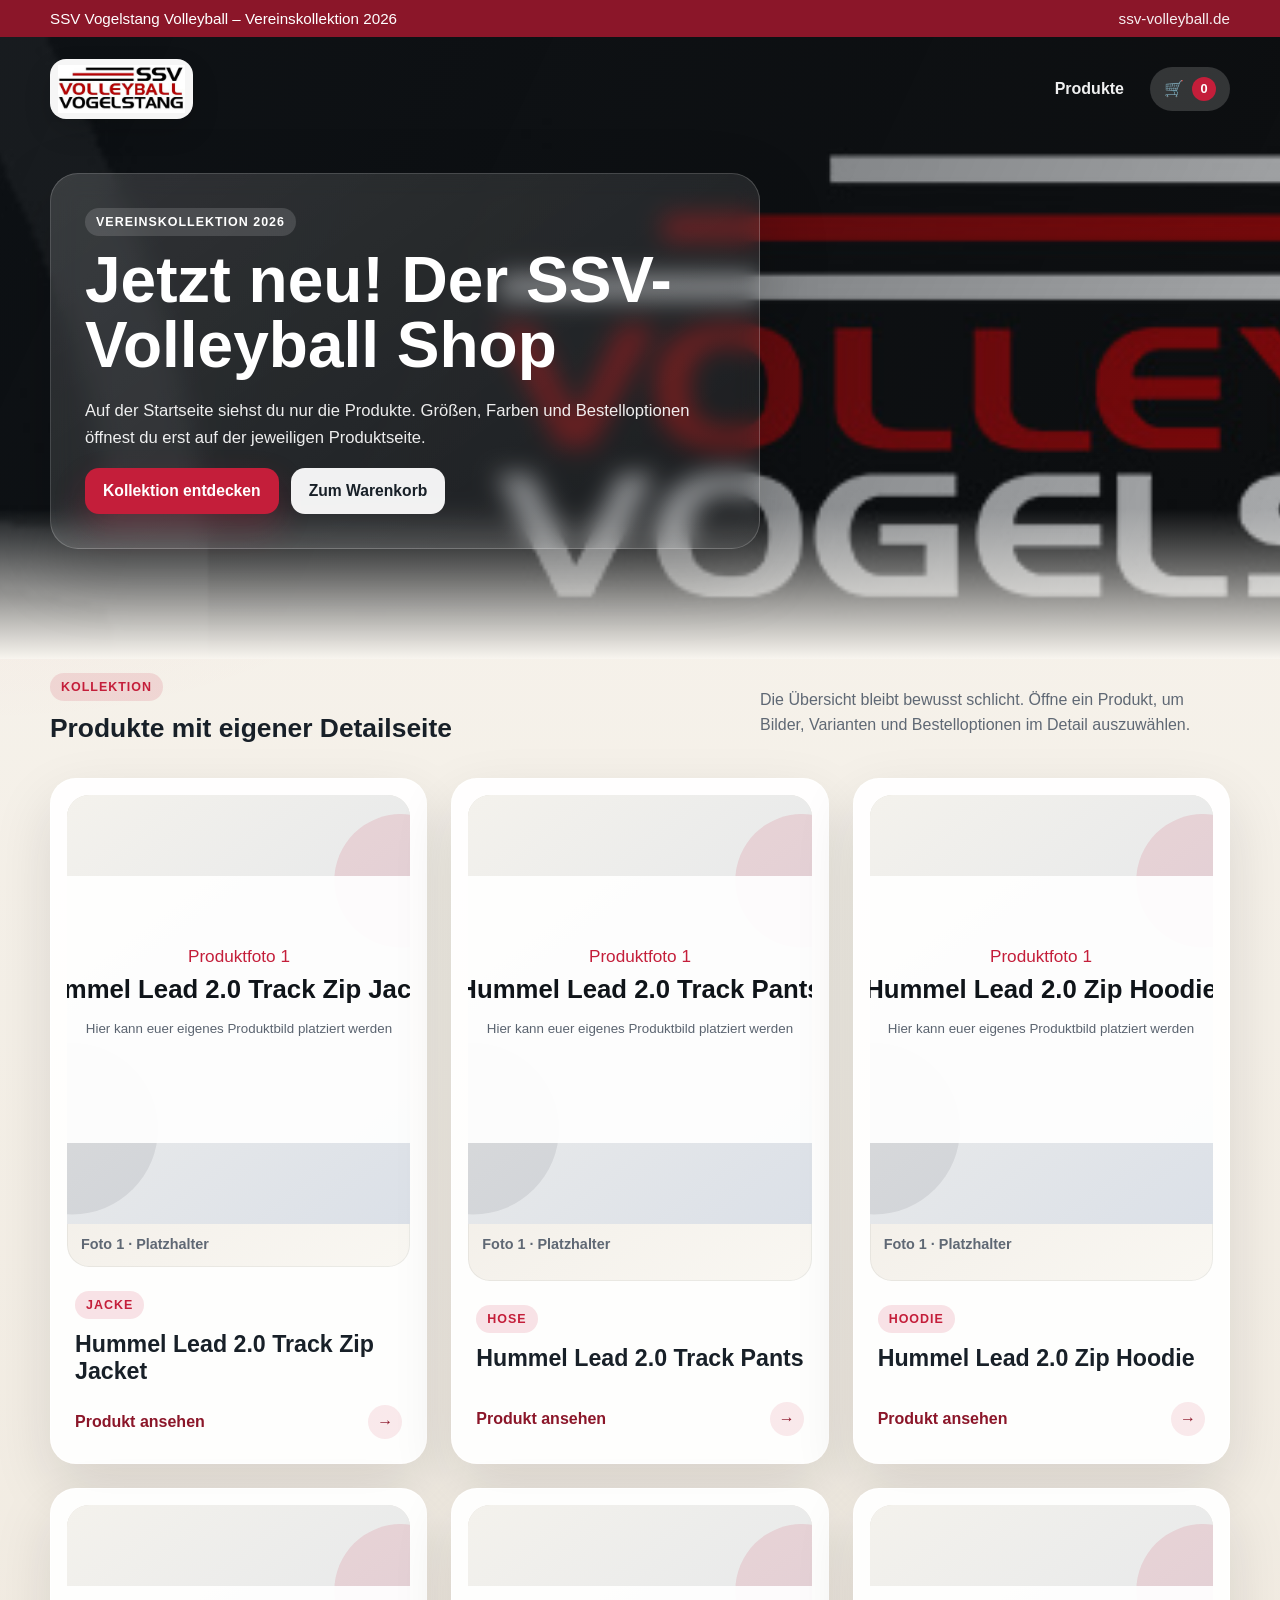
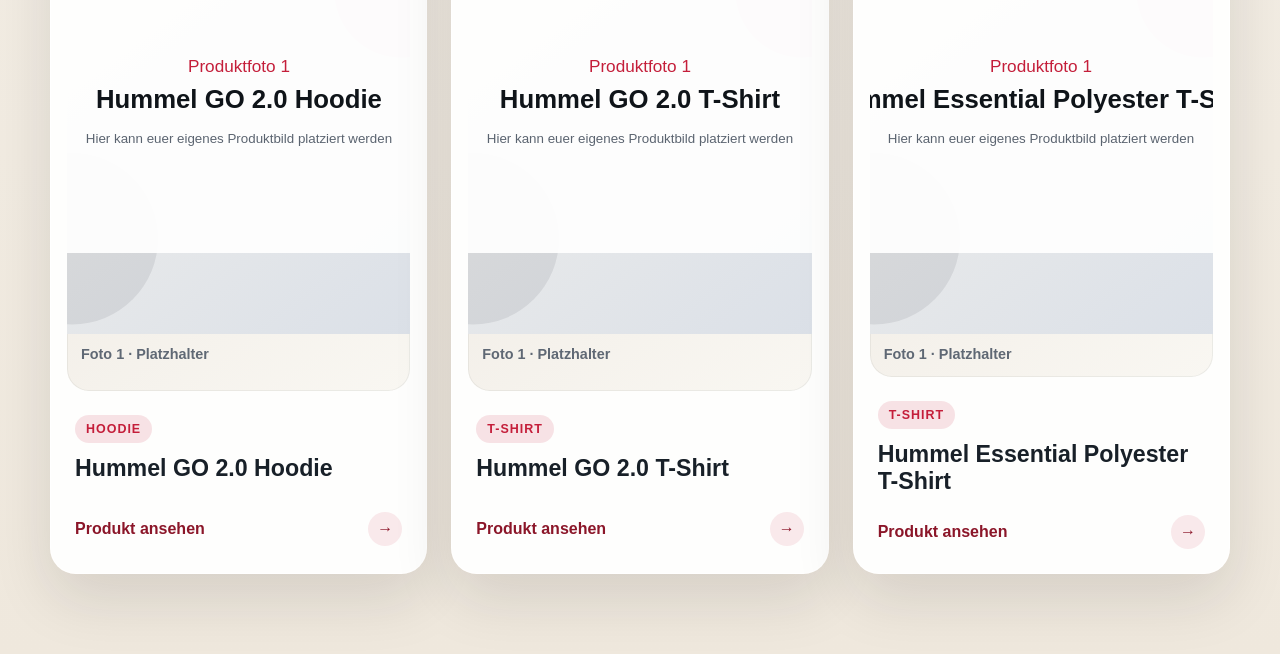
==== commit 55cf9677: "Google App Script anpassung und Mail Benachrichtigung hinzugefügt." ====
--- a/code/index.html
+++ b/code/index.html
@@ -3,14 +3,14 @@
 <head>
   <meta charset="utf-8">
   <meta name="viewport" content="width=device-width, initial-scale=1">
-  <title>SSV Vogelstang Volleyball – Vereinskollektion 2025</title>
-  <meta name="description" content="Moderner Vereins-Shop für die SSV Vogelstang Volleyball Kollektion 2025 mit Produktübersicht, Detailseiten und Sammelbestellung.">
+  <title>SSV Vogelstang Volleyball – Vereinskollektion 2026</title>
+  <meta name="description" content="Moderner Vereins-Shop für die SSV Vogelstang Volleyball Kollektion 2026 mit Produktübersicht und Detailseiten.">
   <link rel="stylesheet" href="styles.css">
 </head>
 <body>
   <div class="topbar">
     <div class="container topbar-inner">
-      <div>SSV Vogelstang Volleyball – Vereinskollektion 2025</div>
+      <div>SSV Vogelstang Volleyball – Vereinskollektion 2026</div>
       <a href="https://ssv-volleyball.de" target="_blank" rel="noopener">ssv-volleyball.de</a>
     </div>
   </div>
@@ -22,126 +22,39 @@
       </a>
       <nav class="main-nav">
         <a href="#produkte">Produkte</a>
-        <a href="#shopSidebar">Bestellen</a>
+        <a class="cart-nav-link" href="cart.html" aria-label="Zum Warenkorb">
+          <span class="cart-nav-icon" aria-hidden="true">🛒</span>
+          <span id="cartCountNav" class="cart-nav-count">0</span>
+        </a>
       </nav>
     </div>
 
     <div class="container hero">
       <div class="hero-panel">
-        <span class="eyebrow">Vereinskollektion 2025</span>
+        <span class="eyebrow">Vereinskollektion 2026</span>
         <h1>Jetzt neu! Der SSV-Volleyball Shop</h1>
-        <p class="subtitle">Produkte lassen sich direkt über die Karten öffnen, und der Bestellbereich bleibt beim Stöbern sichtbar statt erst ganz unten aufzutauchen.</p>
+        <p class="subtitle">Auf der Startseite siehst du nur die Produkte. Größen, Farben und Bestelloptionen öffnest du erst auf der jeweiligen Produktseite.</p>
         <div class="hero-actions">
           <a href="#produkte" class="button-primary">Kollektion entdecken</a>
-          <a href="#shopSidebar" class="button-secondary">Direkt zur Bestellung</a>
+          <a href="cart.html" class="button-secondary">Zum Warenkorb</a>
         </div>
       </div>
     </div>
   </header>
 
   <main>
-    <section class="container shop-shell">
-      <div class="shop-main">
-        <section class="section-head" id="produkte">
-          <div>
-            <span class="eyebrow">Kollektion</span>
-            <h2>Produkte mit eigener Detailseite</h2>
-          </div>
-          <p class="section-copy">Die Übersicht bleibt kompakt. Ausführliche Informationen, Größen und Bestelloptionen öffnest du direkt über die Produktkarte.</p>
-        </section>
+    <section class="container catalog-shell">
+      <section class="section-head" id="produkte">
+        <div>
+          <span class="eyebrow">Kollektion</span>
+          <h2>Produkte mit eigener Detailseite</h2>
+        </div>
+        <p class="section-copy">Die Übersicht bleibt bewusst schlicht. Öffne ein Produkt, um Bilder, Varianten und Bestelloptionen im Detail auszuwählen.</p>
+      </section>
 
-        <section class="catalog-panel">
-          <div id="productGrid" class="product-grid"></div>
-        </section>
-      </div>
-
-      <aside class="shop-sidebar" id="shopSidebar">
-        <div class="box cart-box">
-          <div class="section-header">
-            <div>
-              <span class="eyebrow">Sammelbestellung</span>
-              <h2>Warenkorb</h2>
-            </div>
-            <div class="cart-summary">
-              <span id="cartCount" class="cart-count">0 Artikel</span>
-            </div>
-          </div>
-          <div class="table-wrap">
-            <table id="cartTable">
-              <thead>
-                <tr>
-                  <th>Artikel</th>
-                  <th>Größe</th>
-                  <th>Farbe</th>
-                  <th>Menge</th>
-                  <th>Preis</th>
-                  <th></th>
-                </tr>
-              </thead>
-              <tbody></tbody>
-              <tfoot>
-                <tr>
-                  <td colspan="4">Zwischensumme</td>
-                  <td id="subtotal">0,00 €</td>
-                  <td></td>
-                </tr>
-                <tr>
-                  <td colspan="4">Initialen / Nummern</td>
-                  <td id="initialsCost">0,00 €</td>
-                  <td></td>
-                </tr>
-                <tr>
-                  <td colspan="4">Gesamt</td>
-                  <td id="total">0,00 €</td>
-                  <td></td>
-                </tr>
-              </tfoot>
-            </table>
-          </div>
-        </div>
-
-        <div class="box form-box">
-          <div class="section-header">
-            <div>
-              <span class="eyebrow">Besteller:in</span>
-              <h2>Bestellung abschicken</h2>
-            </div>
-          </div>
-
-          <div class="note">
-            <strong>Hinweis:</strong> Zahlung und Ausgabe laufen weiterhin gesammelt über den Verein. Online-Zahlung ist bewusst nicht Teil dieses Shops.
-          </div>
-
-          <div class="form-grid">
-            <div>
-              <label for="buyerName">Vor- und Nachname</label>
-              <input id="buyerName" type="text" required placeholder="Max Mustermann">
-            </div>
-            <div>
-              <label for="buyerEmail">E-Mail</label>
-              <input id="buyerEmail" type="email" required placeholder="name@ssv-volleyball.de">
-            </div>
-            <div>
-              <label for="buyerTeam">Team / Gruppe</label>
-              <input id="buyerTeam" type="text" placeholder="z. B. Damen, U16, U14">
-            </div>
-            <div>
-              <label for="initials">Initialen oder kleine Nummer</label>
-              <input id="initials" type="text" placeholder="z. B. AM oder 12">
-            </div>
-          </div>
-
-          <div class="field-stack">
-            <label for="notes">Bemerkungen</label>
-            <input id="notes" type="text" placeholder="z. B. Abholung beim Training oder Größenhinweis">
-          </div>
-
-          <div class="actions">
-            <button id="submitBtn" class="button-primary button-full">Bestellung abschicken</button>
-            <div id="status" class="muted status-line"></div>
-          </div>
-        </div>
-      </aside>
+      <section class="catalog-panel">
+        <div id="productGrid" class="product-grid product-grid-compact"></div>
+      </section>
     </section>
   </main>
 
--- a/code/styles.css
+++ b/code/styles.css
@@ -311,6 +311,13 @@
   color: var(--text-soft);
 }
 
+.catalog-shell {
+  margin-top: -42px;
+  padding-bottom: 80px;
+  position: relative;
+  z-index: 3;
+}
+
 .shop-shell {
   display: grid;
   grid-template-columns: minmax(0, 1.5fr) minmax(340px, 0.82fr);
@@ -338,10 +345,25 @@
   display: grid;
 }
 
+.cart-page {
+  padding-top: 34px;
+  padding-bottom: 80px;
+}
+
+.cart-page-layout {
+  display: grid;
+  grid-template-columns: minmax(0, 1.1fr) minmax(340px, 0.9fr);
+  gap: 24px;
+}
+
 .product-grid {
   display: grid;
   grid-template-columns: repeat(auto-fit, minmax(320px, 1fr));
   gap: 24px;
+}
+
+.product-grid-compact {
+  grid-template-columns: repeat(auto-fit, minmax(280px, 1fr));
 }
 
 .product-card {
@@ -375,6 +397,23 @@
 
 .product-card-order {
   padding: 0 24px 24px;
+}
+
+.product-card-compact .product-gallery-card {
+  grid-template-columns: 1fr;
+  padding: 16px 16px 0;
+}
+
+.product-card-compact .product-shot:nth-child(2) {
+  display: none;
+}
+
+.product-card-compact .product-card-body {
+  gap: 12px;
+}
+
+.product-card-compact .card-copy h3 {
+  margin-bottom: 0;
 }
 
 .product-card-body {
@@ -579,6 +618,52 @@
   font-weight: 800;
 }
 
+.cart-nav-link {
+  display: inline-flex;
+  align-items: center;
+  gap: 8px;
+  padding: 10px 14px;
+  border-radius: 999px;
+  background: rgba(255, 255, 255, 0.16);
+  color: #fff;
+  text-decoration: none;
+  font-weight: 800;
+}
+
+.cart-nav-link:hover,
+.cart-nav-link:focus-visible {
+  background: rgba(255, 255, 255, 0.24);
+}
+
+.cart-nav-link-dark {
+  background: rgba(196, 30, 58, 0.08);
+  color: var(--text);
+}
+
+.cart-nav-link-dark:hover,
+.cart-nav-link-dark:focus-visible {
+  background: rgba(196, 30, 58, 0.14);
+}
+
+.cart-nav-icon {
+  font-size: 1rem;
+  line-height: 1;
+}
+
+.cart-nav-count {
+  min-width: 24px;
+  height: 24px;
+  display: inline-flex;
+  align-items: center;
+  justify-content: center;
+  padding: 0 6px;
+  border-radius: 999px;
+  background: var(--primary);
+  color: #fff;
+  font-size: 0.8rem;
+  font-weight: 800;
+}
+
 .table-wrap {
   overflow-x: auto;
 }
@@ -714,6 +799,7 @@
 }
 
 @media (max-width: 980px) {
+  .cart-page-layout,
   .shop-shell,
   .product-detail-layout,
   .section-head {
@@ -729,6 +815,11 @@
   }
 
   .shop-shell {
+    margin-top: 0;
+    padding-top: 36px;
+  }
+
+  .catalog-shell {
     margin-top: 0;
     padding-top: 36px;
   }
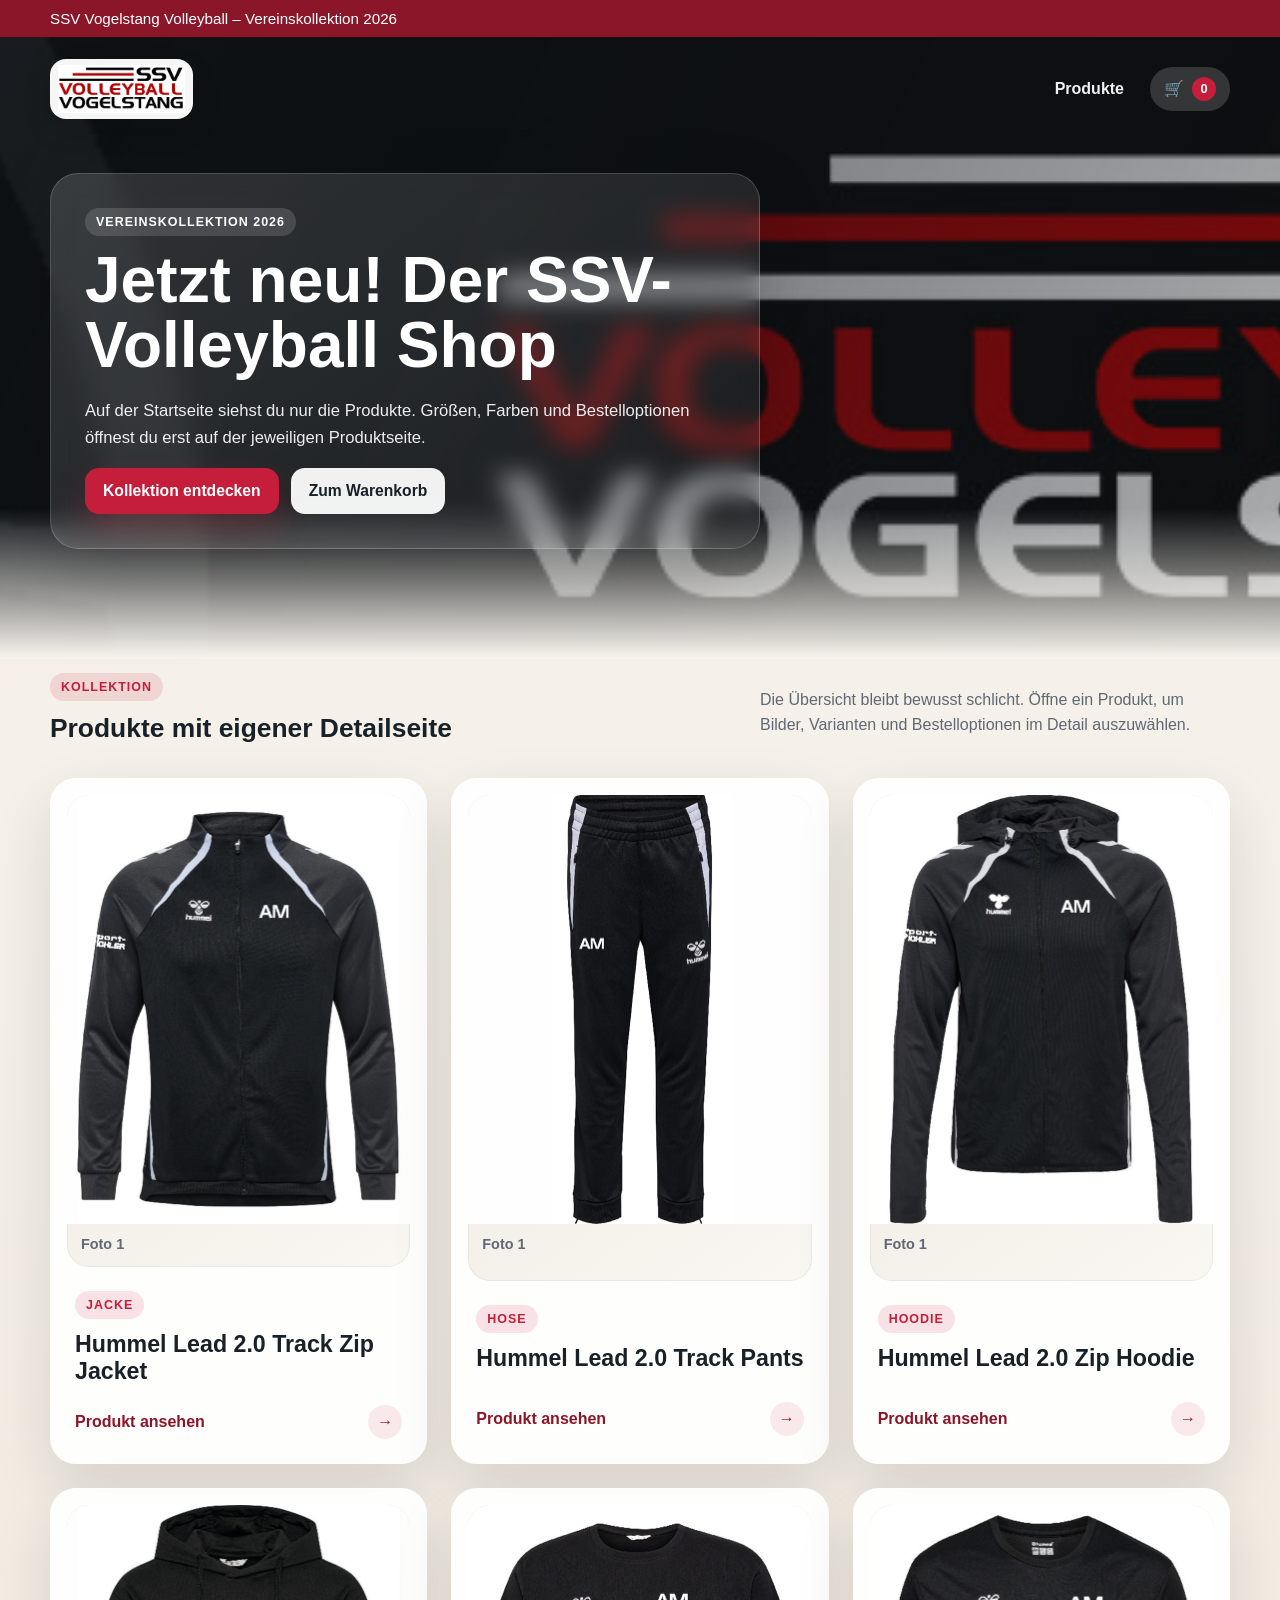
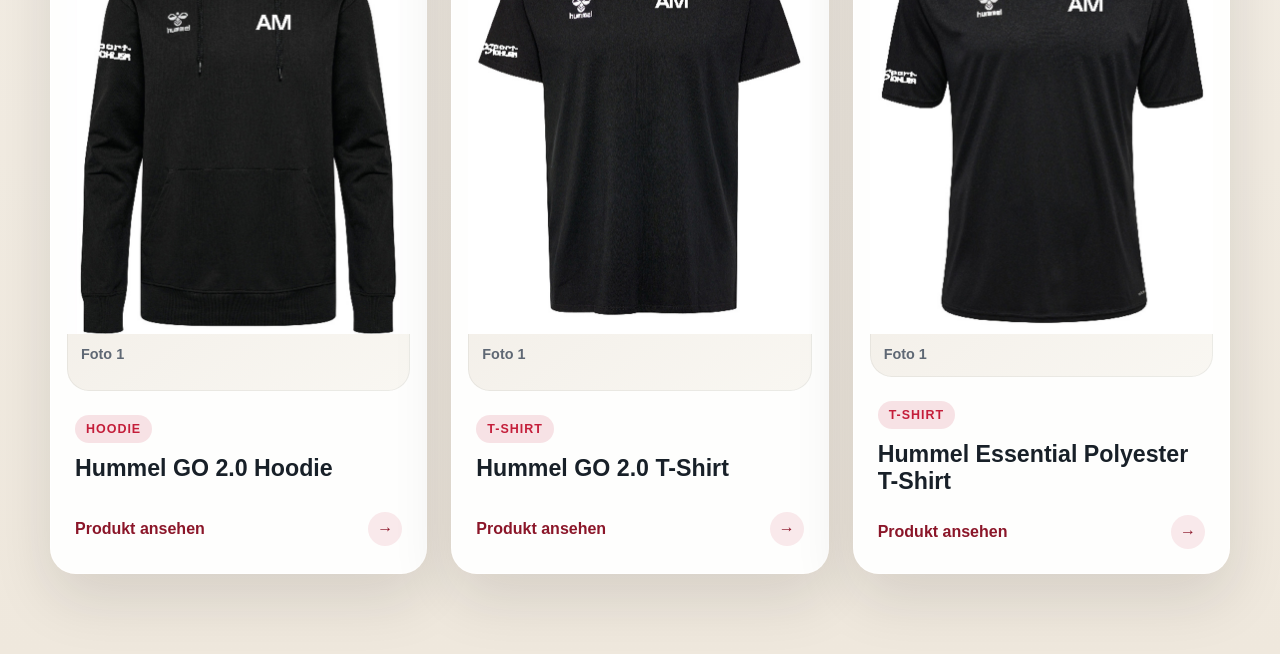
==== commit 4e531613: "Anpassungen für das Handy format, Foto probleme fixed und neue Fotos hinzugefügt." ====
--- a/code/index.html
+++ b/code/index.html
@@ -11,14 +11,13 @@
   <div class="topbar">
     <div class="container topbar-inner">
       <div>SSV Vogelstang Volleyball – Vereinskollektion 2026</div>
-      <a href="https://ssv-volleyball.de" target="_blank" rel="noopener">ssv-volleyball.de</a>
     </div>
   </div>
 
   <header class="header-with-banner">
     <div class="container nav-wrap">
       <a class="logo" href="index.html" aria-label="Zur Startseite">
-        <img src="/media/SSV_Logo_mini-1320x500.jpg" alt="SSV Logo" loading="lazy">
+        <img src="media/SSV_Logo_mini-1320x500.jpg" alt="SSV Logo" loading="lazy">
       </a>
       <nav class="main-nav">
         <a href="#produkte">Produkte</a>
--- a/code/styles.css
+++ b/code/styles.css
@@ -73,7 +73,7 @@
   overflow: hidden;
   background:
     linear-gradient(115deg, rgba(15, 20, 25, 0.72), rgba(15, 20, 25, 0.35)),
-    url("/media/header-test-az-1.jpg") center 28% / cover;
+    url("media/header-test-az-1.jpg") center 28% / cover;
   min-height: 580px;
 }
 
@@ -109,7 +109,9 @@
   display: flex;
   align-items: center;
   gap: 12px;
-  flex-wrap: wrap;
+  flex-wrap: nowrap;
+  margin-left: auto;
+  overflow-x: auto;
 }
 
 .main-nav a {
@@ -250,6 +252,12 @@
   background: var(--primary-dark);
 }
 
+.button-primary.is-added,
+.actions button.is-added {
+  background: var(--success);
+  transform: translateY(-1px) scale(1.01);
+}
+
 .button-secondary {
   background: rgba(255, 255, 255, 0.94);
   color: var(--text);
@@ -404,7 +412,7 @@
   padding: 16px 16px 0;
 }
 
-.product-card-compact .product-shot:nth-child(2) {
+.product-card-compact .product-shot:not(:first-child) {
   display: none;
 }
 
@@ -664,6 +672,80 @@
   font-weight: 800;
 }
 
+.cart-nav-link-added {
+  animation: cartLinkPulse 0.85s ease;
+}
+
+.cart-nav-link-added .cart-nav-icon {
+  animation: cartIconHop 0.55s ease;
+}
+
+.cart-nav-count-bump {
+  animation: cartCountBump 0.65s ease;
+}
+
+.cart-toast {
+  position: fixed;
+  left: 50%;
+  bottom: 22px;
+  z-index: 50;
+  transform: translate(-50%, 18px);
+  opacity: 0;
+  pointer-events: none;
+  padding: 14px 18px;
+  border-radius: 18px;
+  background: rgba(24, 32, 40, 0.94);
+  color: #fff;
+  font-weight: 800;
+  box-shadow: 0 18px 42px rgba(15, 20, 25, 0.28);
+  transition: opacity 0.22s ease, transform 0.22s ease;
+}
+
+.cart-toast.is-visible {
+  opacity: 1;
+  transform: translate(-50%, 0);
+}
+
+@keyframes cartLinkPulse {
+  0% {
+    transform: scale(1);
+    box-shadow: 0 0 0 rgba(196, 30, 58, 0);
+  }
+  35% {
+    transform: scale(1.06);
+    box-shadow: 0 0 0 8px rgba(196, 30, 58, 0.14);
+  }
+  100% {
+    transform: scale(1);
+    box-shadow: 0 0 0 rgba(196, 30, 58, 0);
+  }
+}
+
+@keyframes cartIconHop {
+  0%,
+  100% {
+    transform: translateY(0);
+  }
+  35% {
+    transform: translateY(-4px) scale(1.08);
+  }
+  65% {
+    transform: translateY(1px);
+  }
+}
+
+@keyframes cartCountBump {
+  0% {
+    transform: scale(1);
+  }
+  35% {
+    transform: scale(1.18);
+  }
+  100% {
+    transform: scale(1);
+  }
+}
+
 .table-wrap {
   overflow-x: auto;
 }
@@ -835,21 +917,50 @@
 
 @media (max-width: 760px) {
   .topbar-inner,
-  .nav-wrap,
-  .main-nav,
   .product-actions {
     align-items: start;
   }
 
   .topbar-inner,
-  .nav-wrap,
   .section-header {
     flex-direction: column;
+  }
+
+  .nav-wrap {
+    flex-direction: row;
+    align-items: center;
+    flex-wrap: nowrap;
   }
 
   .main-nav a {
     padding-left: 0;
     padding-right: 0;
+  }
+
+  .main-nav {
+    width: auto;
+    flex: 1;
+    justify-content: flex-end;
+    text-align: right;
+  }
+
+  .main-nav .cart-nav-link {
+    padding: 10px 12px;
+    gap: 8px;
+    flex-shrink: 0;
+  }
+
+  .cart-nav-count {
+    min-width: 26px;
+    height: 26px;
+    padding: 0 7px;
+  }
+
+  .detail-order-box .text-link {
+    width: 100%;
+    justify-content: center;
+    text-align: center;
+    line-height: 1.5;
   }
 
   .hero-panel,
@@ -894,4 +1005,24 @@
     padding-left: 6px;
     padding-right: 6px;
   }
-}
+
+  .main-nav {
+    gap: 10px;
+  }
+
+  .main-nav .cart-nav-link {
+    padding: 9px 11px;
+  }
+
+  .detail-order-box .text-link {
+    justify-content: flex-start;
+    text-align: left;
+  }
+
+  .cart-toast {
+    width: calc(100% - 24px);
+    max-width: 360px;
+    text-align: center;
+    bottom: 14px;
+  }
+}
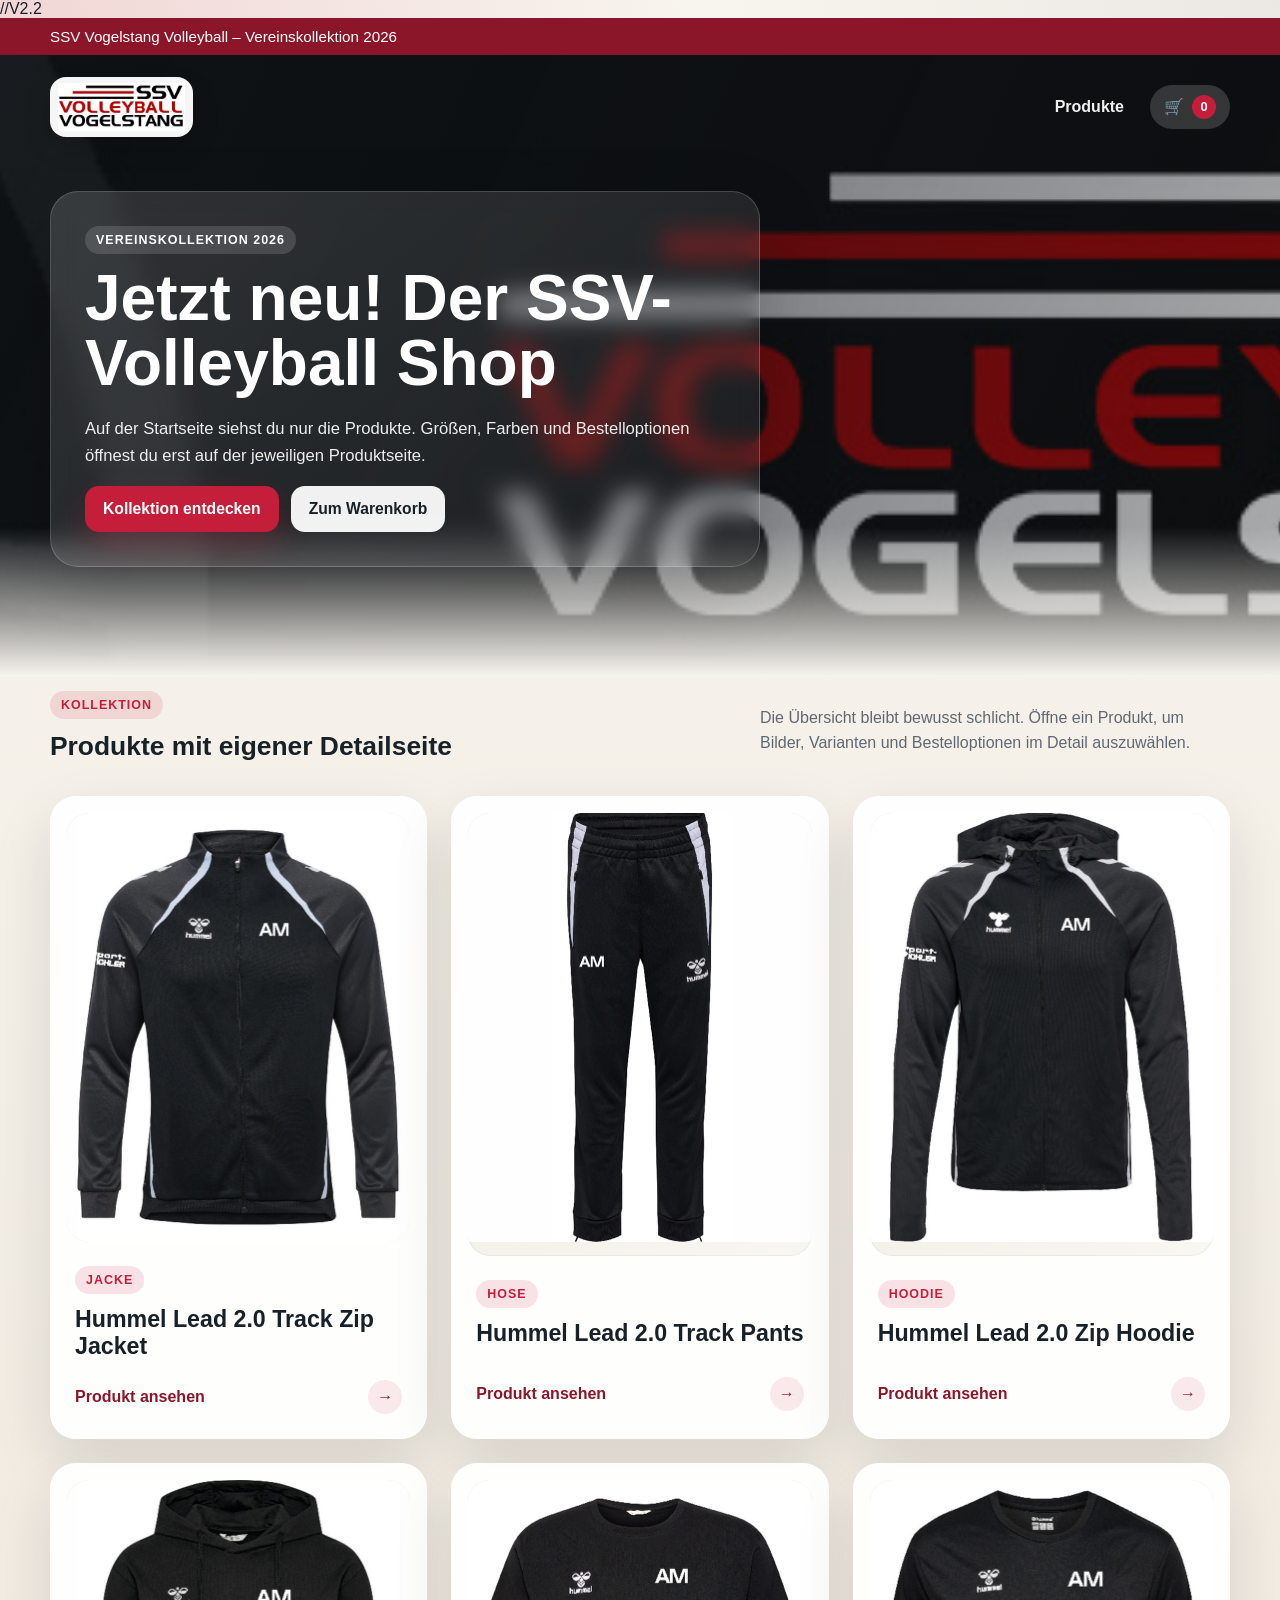
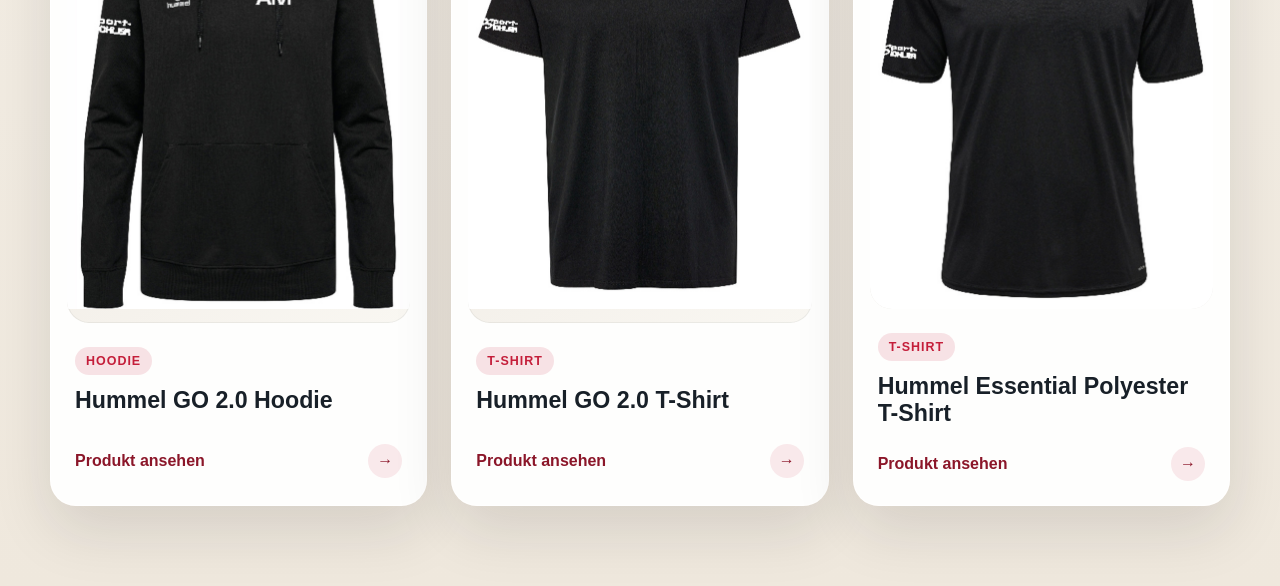
==== commit d42f3ab8: "V2.2" ====
--- a/code/index.html
+++ b/code/index.html
@@ -1,3 +1,4 @@
+//V2.2
 <!DOCTYPE html>
 <html lang="de">
 <head>
--- a/code/styles.css
+++ b/code/styles.css
@@ -1,3 +1,5 @@
+@import url("https://fonts.googleapis.com/css2?family=Manrope:wght@400;500;600;700;800&display=swap");
+
 :root {
   --primary: #c41e3a;
   --primary-dark: #8b1629;
@@ -13,9 +15,10 @@
   --shadow-soft: 0 12px 32px rgba(21, 28, 36, 0.08);
   --success: #15803d;
   --danger: #b91c1c;
-}
-
-@import url("https://fonts.googleapis.com/css2?family=Manrope:wght@400;500;600;700;800&display=swap");
+  --z-nav: 2;
+  --z-catalog: 3;
+  --z-toast: 50;
+}
 
 * {
   box-sizing: border-box;
@@ -91,9 +94,13 @@
   backdrop-filter: blur(14px);
 }
 
+.header-dark {
+  background: linear-gradient(135deg, var(--primary-dark) 0%, var(--primary) 100%);
+}
+
 .nav-wrap {
   position: relative;
-  z-index: 2;
+  z-index: var(--z-nav);
   display: flex;
   justify-content: space-between;
   align-items: center;
@@ -323,7 +330,7 @@
   margin-top: -42px;
   padding-bottom: 80px;
   position: relative;
-  z-index: 3;
+  z-index: var(--z-catalog);
 }
 
 .shop-shell {
@@ -334,7 +341,7 @@
   margin-top: -42px;
   padding-bottom: 80px;
   position: relative;
-  z-index: 3;
+  z-index: var(--z-catalog);
 }
 
 .shop-main {
@@ -516,16 +523,6 @@
   object-fit: cover;
 }
 
-.product-shot figcaption {
-  padding: 12px 14px 15px;
-  font-size: 0.9rem;
-  font-weight: 700;
-  color: var(--text-soft);
-}
-
-.product-shot.is-placeholder figcaption::after {
-  content: " · Platzhalter";
-}
 
 .controls {
   display: grid;
@@ -577,11 +574,16 @@
 .price-block {
   display: flex;
   flex-direction: column;
+  gap: 2px;
 }
 
 .price {
   font-size: 1.15rem;
   color: var(--primary);
+}
+
+.price-detail {
+  font-size: 0.84rem;
 }
 
 .text-link {
@@ -688,7 +690,7 @@
   position: fixed;
   left: 50%;
   bottom: 22px;
-  z-index: 50;
+  z-index: var(--z-toast);
   transform: translate(-50%, 18px);
   opacity: 0;
   pointer-events: none;
@@ -1026,3 +1028,88 @@
     bottom: 14px;
   }
 }
+
+/* ── Warenkorb – Handy-Optimierung ─────────────────────────────────────────── */
+@media (max-width: 620px) {
+  .cart-page-layout {
+    gap: 16px;
+  }
+
+  .cart-box,
+  .form-box {
+    gap: 14px;
+  }
+
+  /* Tabellen-Kopf ausblenden, Zeilen als Karten darstellen */
+  #cartTable thead {
+    display: none;
+  }
+
+  #cartTable tbody tr {
+    display: block;
+    border: 1px solid var(--border);
+    border-radius: 16px;
+    padding: 12px 14px;
+    margin-bottom: 10px;
+  }
+
+  /* Alle Zellen: Label links, Wert rechts */
+  #cartTable tbody td {
+    display: flex;
+    justify-content: space-between;
+    align-items: center;
+    border: none;
+    padding: 4px 0;
+    font-size: 0.9rem;
+  }
+
+  /* Label aus data-label-Attribut */
+  #cartTable tbody td[data-label]::before {
+    content: attr(data-label);
+    font-weight: 700;
+    font-size: 0.78rem;
+    text-transform: uppercase;
+    letter-spacing: 0.05em;
+    color: var(--text-soft);
+    margin-right: 8px;
+    flex-shrink: 0;
+  }
+
+  /* Artikel-Name: volle Breite, prominent */
+  #cartTable tbody td:first-child {
+    font-weight: 700;
+    font-size: 0.98rem;
+    padding-bottom: 10px;
+    margin-bottom: 4px;
+    border-bottom: 1px solid var(--border);
+  }
+
+  #cartTable tbody td:first-child::before {
+    display: none;
+  }
+
+  /* Löschen-Button: volle Breite, oben abgetrennt */
+  #cartTable tbody td:last-child {
+    justify-content: flex-end;
+    padding-top: 10px;
+    margin-top: 4px;
+    border-top: 1px solid var(--border);
+  }
+
+  /* Fußzeile (Summen): kompakter */
+  #cartTable tfoot td {
+    padding: 8px 6px;
+    font-size: 0.92rem;
+  }
+
+  /* Formular: einspaltig */
+  .form-grid {
+    grid-template-columns: 1fr;
+  }
+
+  /* Hinweis-Box schmaler */
+  .note {
+    font-size: 0.88rem;
+    padding: 12px 14px;
+  }
+}
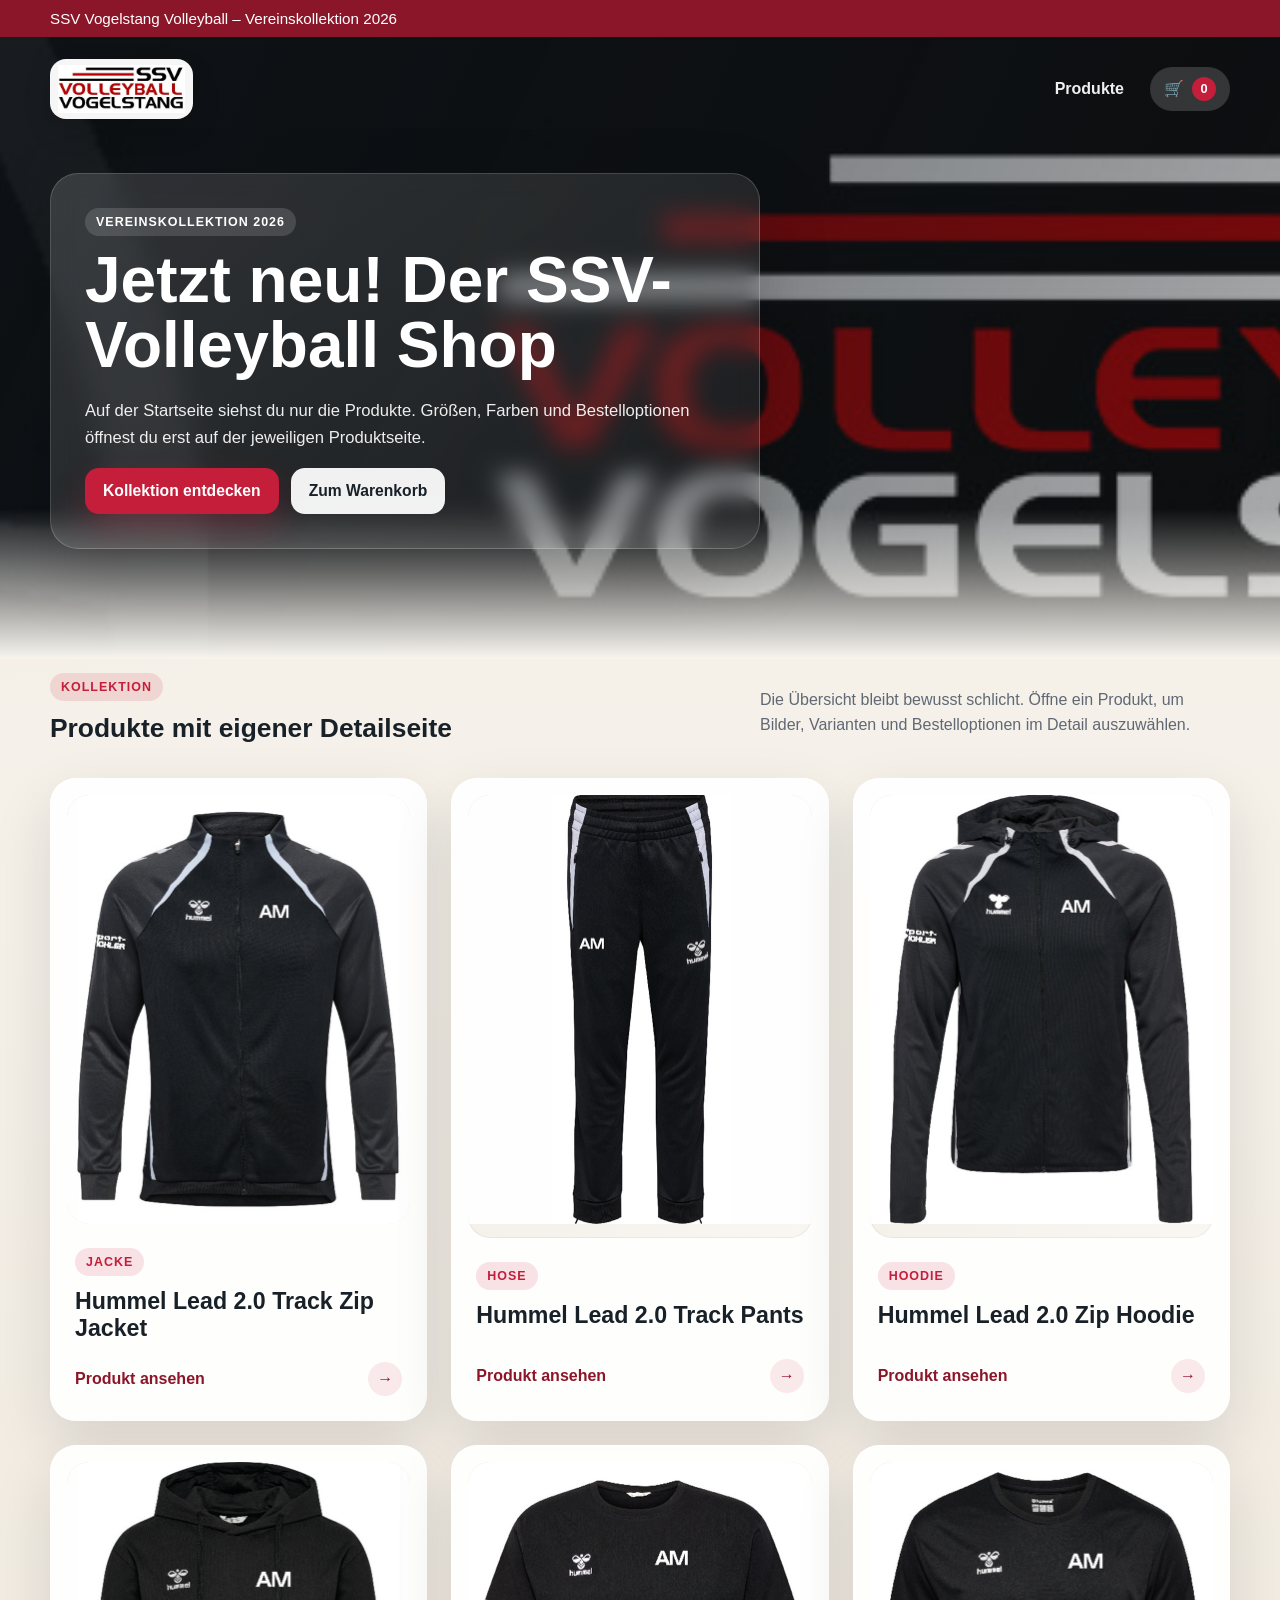
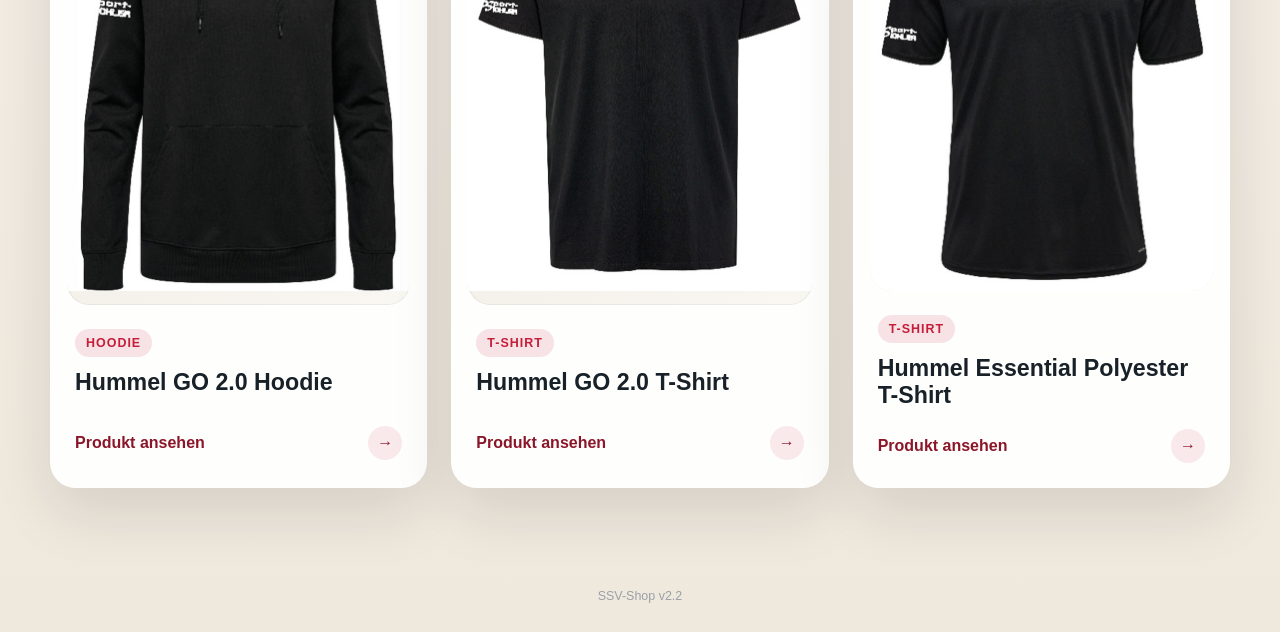
==== commit d541bd28: "V2.2.2" ====
--- a/code/index.html
+++ b/code/index.html
@@ -1,4 +1,3 @@
-//V2.2
 <!DOCTYPE html>
 <html lang="de">
 <head>
@@ -58,6 +57,12 @@
     </section>
   </main>
 
+  <footer class="site-footer">
+    <div class="container">
+      <span class="version-note">SSV-Shop v2.2</span>
+    </div>
+  </footer>
+
   <script src="product-data.js"></script>
   <script src="shop.js"></script>
 </body>
--- a/code/styles.css
+++ b/code/styles.css
@@ -71,6 +71,16 @@
   text-decoration: none;
 }
 
+.site-footer {
+  padding: 18px 0 28px;
+  text-align: center;
+}
+
+.version-note {
+  font-size: 0.78rem;
+  color: #9aa0a6;
+}
+
 .header-with-banner {
   position: relative;
   overflow: hidden;
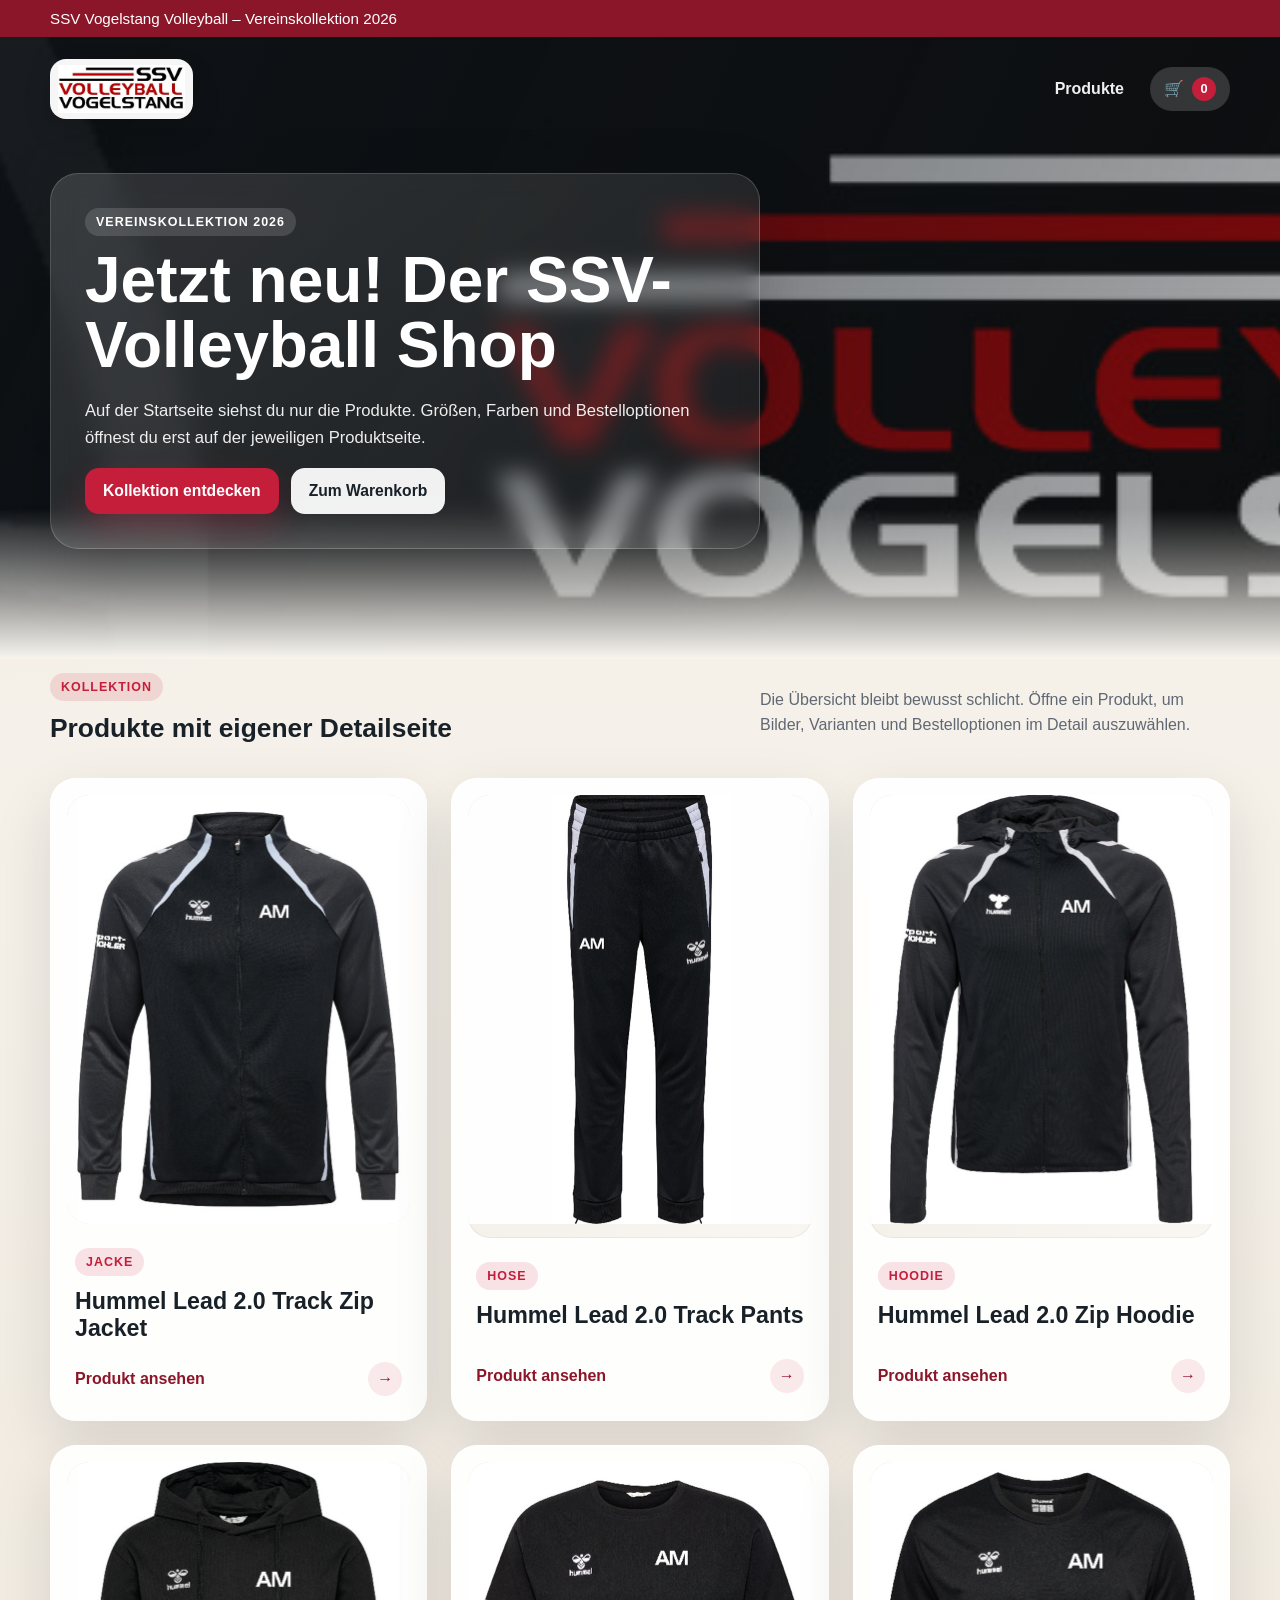
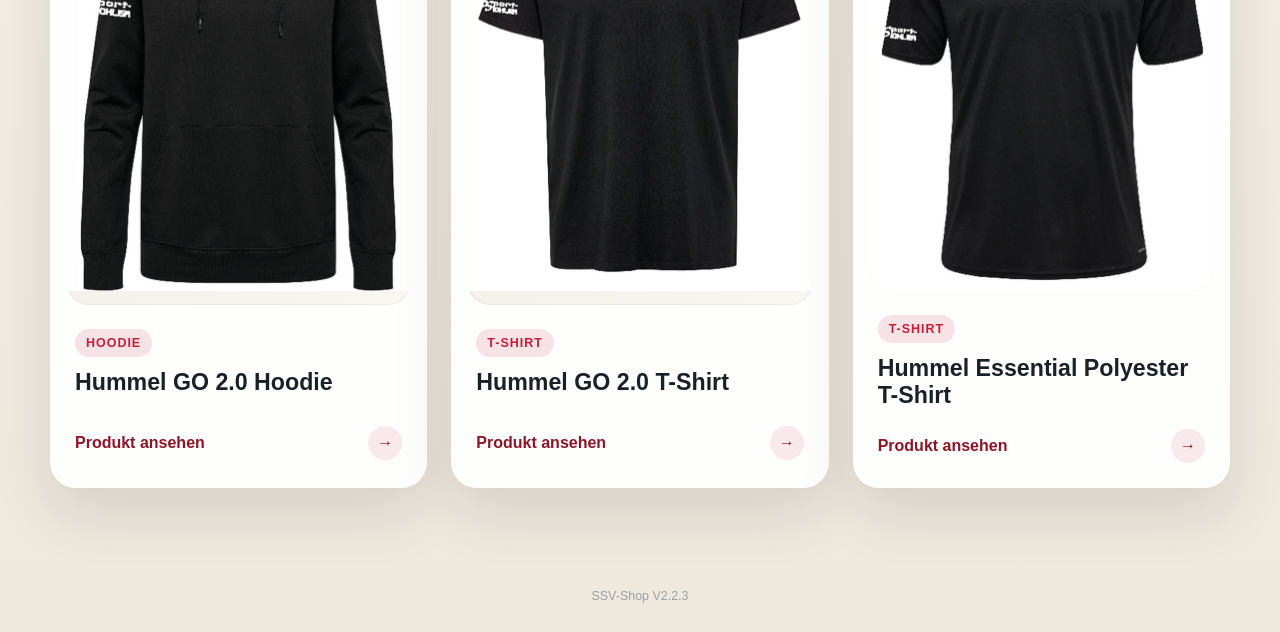
==== commit b51b0616: "V2.2.3 Code.gs fix" ====
--- a/code/index.html
+++ b/code/index.html
@@ -59,7 +59,7 @@
 
   <footer class="site-footer">
     <div class="container">
-      <span class="version-note">SSV-Shop v2.2</span>
+      <span class="version-note">SSV-Shop V2.2.3</span>
     </div>
   </footer>
 
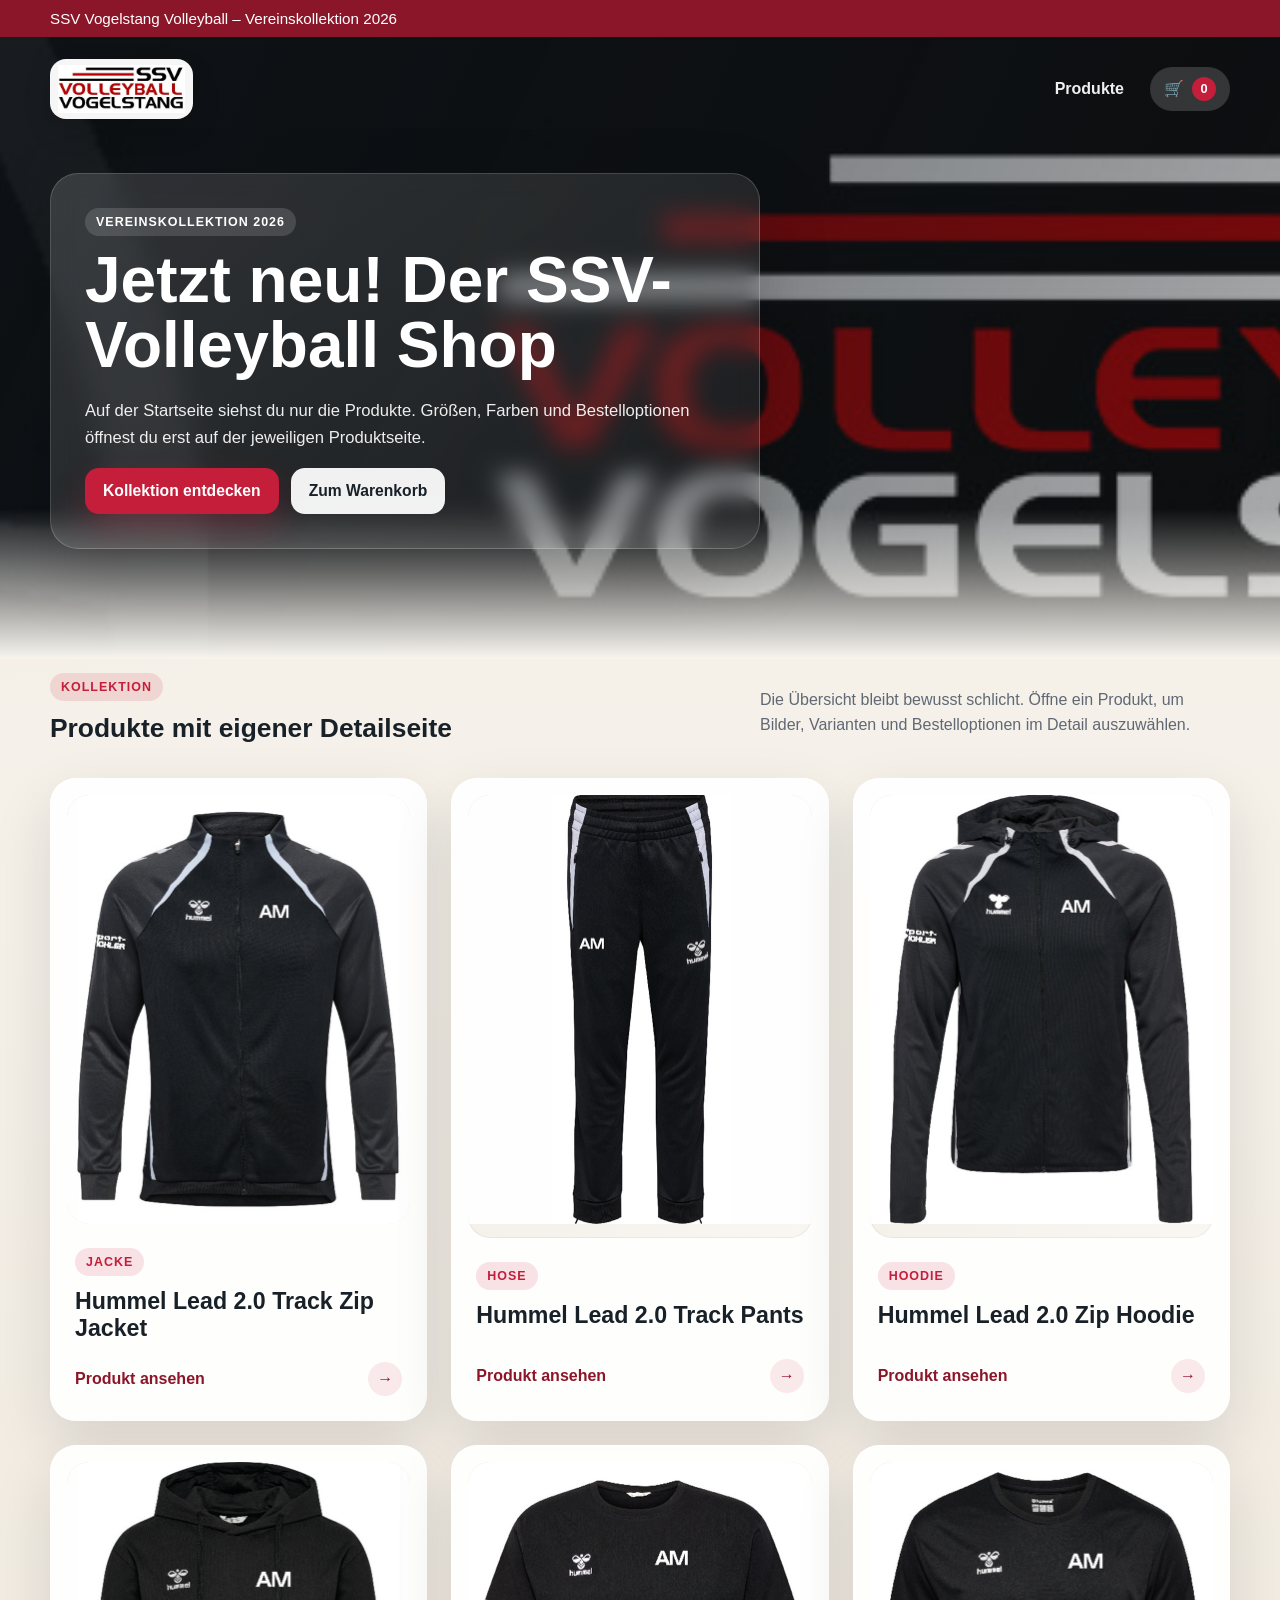
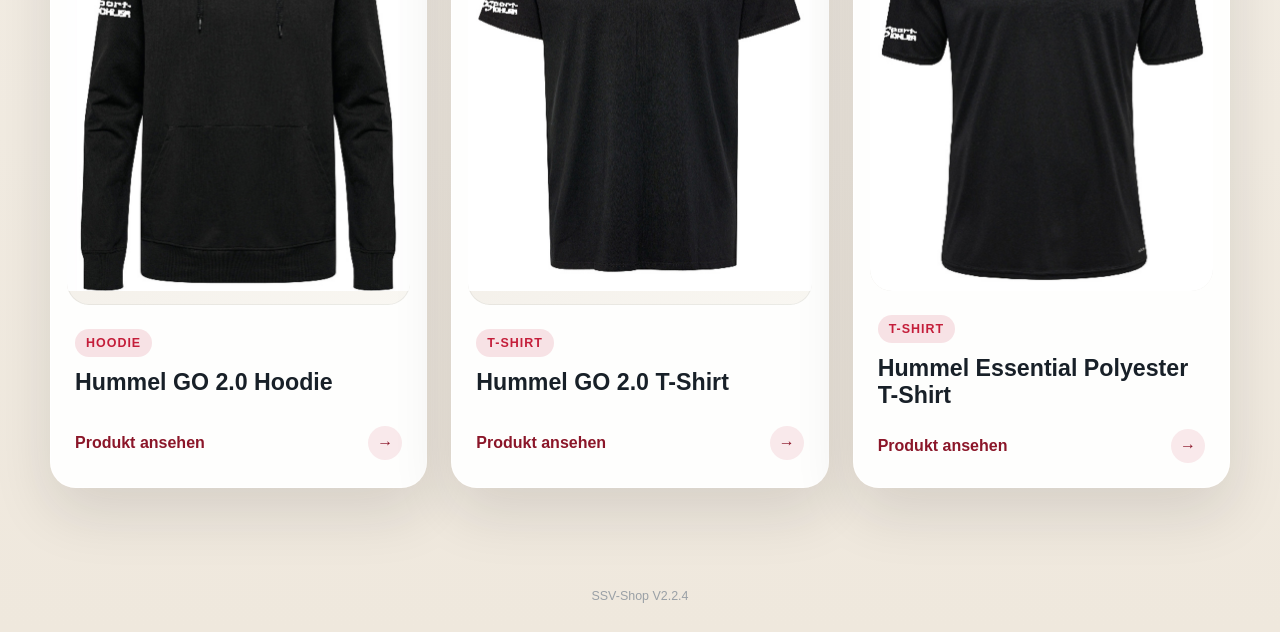
==== commit b23f3887: "V2.2.4 code.gs fix 2.1" ====
--- a/code/index.html
+++ b/code/index.html
@@ -59,7 +59,7 @@
 
   <footer class="site-footer">
     <div class="container">
-      <span class="version-note">SSV-Shop V2.2.3</span>
+      <span class="version-note">SSV-Shop V2.2.4</span>
     </div>
   </footer>
 
